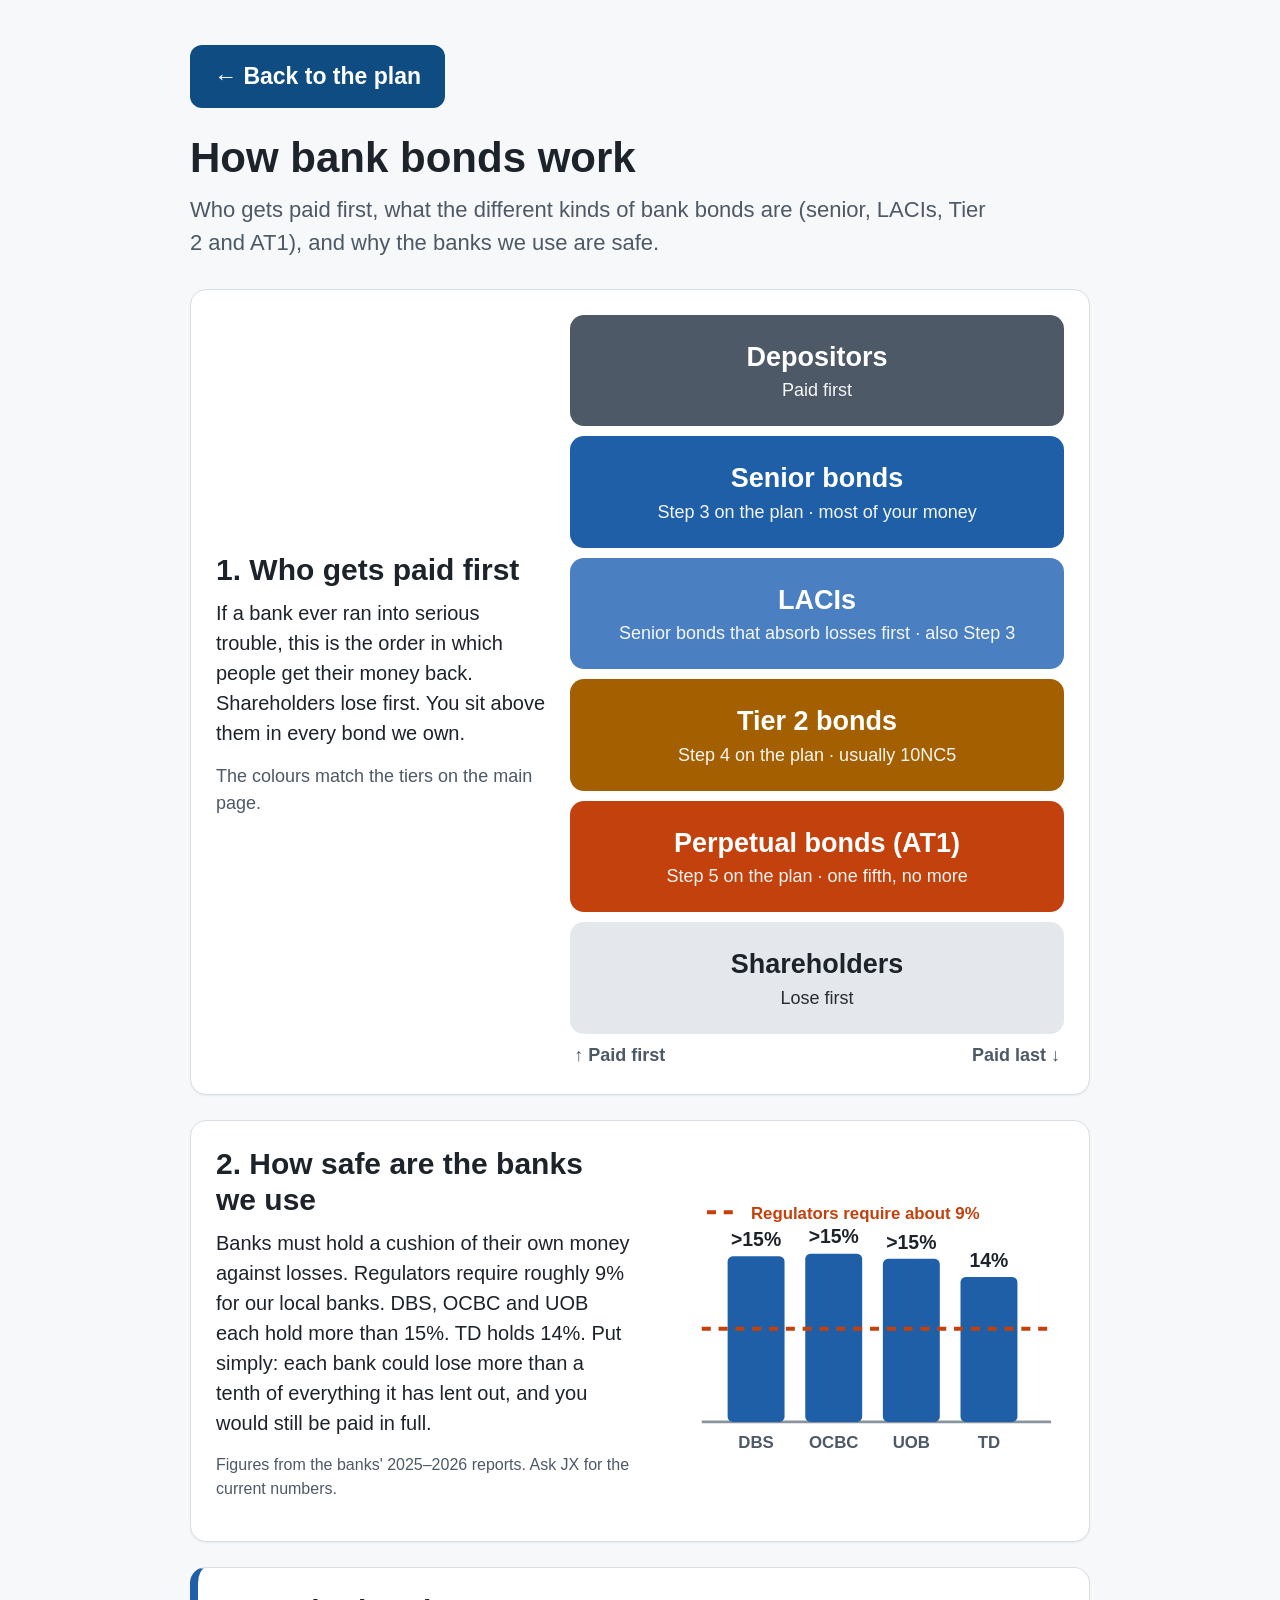
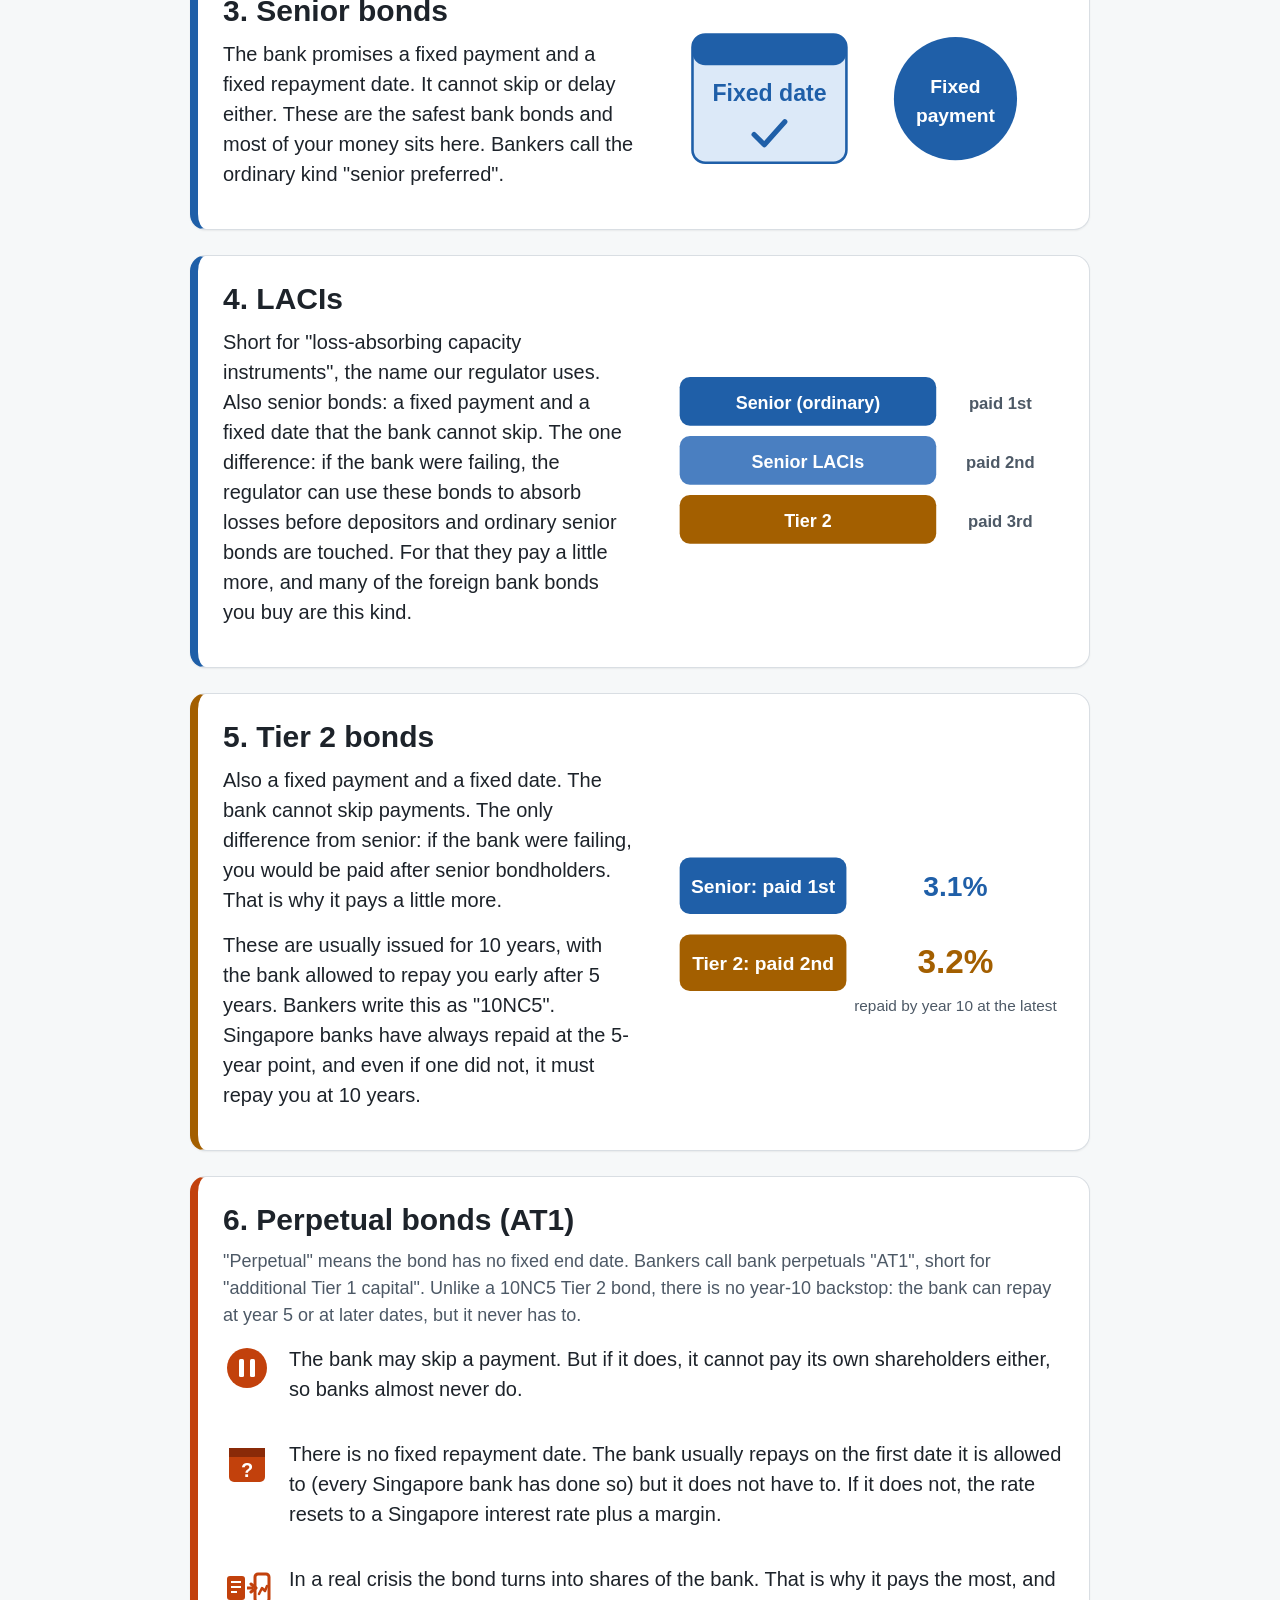
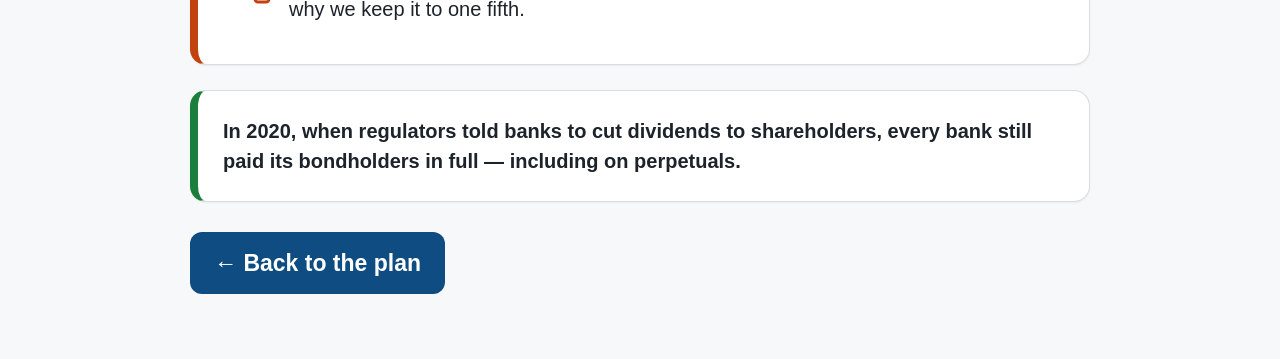
==== banks.html @ f7477917 "Rename plan levels from Tier to Step to avoid clash with bank Tier 2 Co-Authored-By: Claude Fable 5." ====
<!DOCTYPE html>
<html lang="en">
<head>
  <meta charset="utf-8">
  <meta name="viewport" content="width=device-width, initial-scale=1">
  <title>How bank bonds work — Our Bond Plan</title>
  <link rel="stylesheet" href="style.css">
</head>
<body>
  <div class="wrap">
    <a class="back" href="index.html">&larr; Back to the plan</a>
    <header class="site-header">
      <h1>How bank bonds work</h1>
      <p class="lead">Who gets paid first, what the different kinds of bank bonds are (senior, LACIs, Tier 2 and AT1), and why the banks we use are safe.</p>
    </header>

    <section class="card" aria-labelledby="b1">
      <div class="order-grid">
        <div>
          <h2 id="b1">1. Who gets paid first</h2>
          <p>If a bank ever ran into serious trouble, this is the order in which people get their money back. Shareholders lose first. You sit above them in every bond we own.</p>
          <p class="small">The colours match the tiers on the main page.</p>
        </div>
        <div>
          <div class="stack" role="img" aria-label="Order of repayment from first to last: depositors, senior bonds, senior non-preferred bonds (LACIs), Tier 2 bonds, perpetual bonds (AT1), shareholders">
            <div class="row plain">Depositors <small>Paid first</small></div>
            <div class="row t3">Senior bonds <small>Step 3 on the plan · most of your money</small></div>
            <div class="row t3b">LACIs <small>Senior bonds that absorb losses first · also Step 3</small></div>
            <div class="row t4">Tier 2 bonds <small>Step 4 on the plan · usually 10NC5</small></div>
            <div class="row t5">Perpetual bonds (AT1) <small>Step 5 on the plan · one fifth, no more</small></div>
            <div class="row share">Shareholders <small>Lose first</small></div>
          </div>
          <div class="stack-caption"><span>&uarr; Paid first</span><span>Paid last &darr;</span></div>
        </div>
      </div>
    </section>

    <section class="card" aria-labelledby="b2">
      <div class="section-grid">
        <div>
          <h2 id="b2">2. How safe are the banks we use</h2>
          <p>Banks must hold a cushion of their own money against losses. Regulators require roughly 9% for our local banks. DBS, OCBC and UOB each hold more than 15%. TD holds 14%. Put simply: each bank could lose more than a tenth of everything it has lent out, and you would still be paid in full.</p>
          <p class="tiny">Figures from the banks' 2025–2026 reports. Ask JX for the current numbers.</p>
        </div>
        <svg class="figure" viewBox="0 0 320 220" role="img" aria-label="Bar chart: regulators require about 9%; DBS, OCBC and UOB each hold over 15%; TD holds 14%">
          <line x1="40" y1="180" x2="310" y2="180" stroke="#8a949e" stroke-width="2"/>
          <g fill="#1f5fa8">
            <rect x="60" y="52" width="44" height="128" rx="4"/>
            <rect x="120" y="50" width="44" height="130" rx="4"/>
            <rect x="180" y="54" width="44" height="126" rx="4"/>
            <rect x="240" y="68" width="44" height="112" rx="4"/>
          </g>
          <g font-size="15" font-weight="700" fill="#1d232a" text-anchor="middle">
            <text x="82" y="44">&gt;15%</text>
            <text x="142" y="42">&gt;15%</text>
            <text x="202" y="46">&gt;15%</text>
            <text x="262" y="60">14%</text>
          </g>
          <g font-size="13" font-weight="600" fill="#4d5966" text-anchor="middle">
            <text x="82" y="200">DBS</text>
            <text x="142" y="200">OCBC</text>
            <text x="202" y="200">UOB</text>
            <text x="262" y="200">TD</text>
          </g>
          <line x1="40" y1="108" x2="310" y2="108" stroke="#c2410c" stroke-width="3" stroke-dasharray="7 6"/>
          <line x1="44" y1="18" x2="70" y2="18" stroke="#c2410c" stroke-width="3" stroke-dasharray="7 6"/><text x="78" y="23" font-size="13" font-weight="700" fill="#c2410c">Regulators require about 9%</text>
        </svg>
      </div>
    </section>

    <section class="card" aria-labelledby="b3" style="border-left: 8px solid var(--t3)">
      <div class="section-grid">
        <div>
          <h2 id="b3">3. Senior bonds</h2>
          <p>The bank promises a fixed payment and a fixed repayment date. It cannot skip or delay either. These are the safest bank bonds and most of your money sits here. Bankers call the ordinary kind "senior preferred".</p>
        </div>
        <svg class="figure" viewBox="0 0 320 160" role="img" aria-label="A calendar with a tick and a fixed coupon">
          <rect x="30" y="30" width="120" height="100" rx="10" fill="#dce9f8" stroke="#1f5fa8" stroke-width="2"/>
          <rect x="30" y="30" width="120" height="24" rx="10" fill="#1f5fa8"/>
          <text x="90" y="82" text-anchor="middle" font-size="18" font-weight="700" fill="#1f5fa8">Fixed date</text>
          <path d="M78 108l8 8 16-18" stroke="#1f5fa8" stroke-width="4" fill="none" stroke-linecap="round" stroke-linejoin="round"/>
          <circle cx="235" cy="80" r="48" fill="#1f5fa8"/>
          <text x="235" y="76" text-anchor="middle" font-size="15" font-weight="600" fill="#fff">Fixed</text>
          <text x="235" y="98" text-anchor="middle" font-size="15" font-weight="600" fill="#fff">payment</text>
        </svg>
      </div>
    </section>

    <section class="card" aria-labelledby="b3b" style="border-left: 8px solid var(--t3)">
      <div class="section-grid">
        <div>
          <h2 id="b3b">4. LACIs</h2>
          <p>Short for "loss-absorbing capacity instruments", the name our regulator uses. Also senior bonds: a fixed payment and a fixed date that the bank cannot skip. The one difference: if the bank were failing, the regulator can use these bonds to absorb losses before depositors and ordinary senior bonds are touched. For that they pay a little more, and many of the foreign bank bonds you buy are this kind.</p>
        </div>
        <svg class="figure" viewBox="0 0 320 160" role="img" aria-label="Ordinary senior bonds sit above LACIs, which sit above Tier 2">
          <rect x="20" y="14" width="200" height="38" rx="8" fill="#1f5fa8"/>
          <text x="120" y="39" text-anchor="middle" font-size="14" font-weight="600" fill="#fff">Senior (ordinary)</text>
          <rect x="20" y="60" width="200" height="38" rx="8" fill="#4a7fc1"/>
          <text x="120" y="85" text-anchor="middle" font-size="14" font-weight="600" fill="#fff">Senior LACIs</text>
          <rect x="20" y="106" width="200" height="38" rx="8" fill="#a35f00"/>
          <text x="120" y="131" text-anchor="middle" font-size="14" font-weight="600" fill="#fff">Tier 2</text>
          <text x="270" y="39" text-anchor="middle" font-size="13" font-weight="600" fill="#4d5966">paid 1st</text>
          <text x="270" y="85" text-anchor="middle" font-size="13" font-weight="600" fill="#4d5966">paid 2nd</text>
          <text x="270" y="131" text-anchor="middle" font-size="13" font-weight="600" fill="#4d5966">paid 3rd</text>
        </svg>
      </div>
    </section>

    <section class="card" aria-labelledby="b4" style="border-left: 8px solid var(--t4)">
      <div class="section-grid">
        <div>
          <h2 id="b4">5. Tier 2 bonds</h2>
          <p>Also a fixed payment and a fixed date. The bank cannot skip payments. The only difference from senior: if the bank were failing, you would be paid after senior bondholders. That is why it pays a little more.</p>
          <p>These are usually issued for 10 years, with the bank allowed to repay you early after 5 years. Bankers write this as "10NC5". Singapore banks have always repaid at the 5-year point, and even if one did not, it must repay you at 10 years.</p>
        </div>
        <svg class="figure" viewBox="0 0 320 160" role="img" aria-label="Senior bonds are paid first, then Tier 2 bonds, with a slightly larger coupon">
          <rect x="20" y="30" width="130" height="44" rx="8" fill="#1f5fa8"/>
          <text x="85" y="58" text-anchor="middle" font-size="15" font-weight="600" fill="#fff">Senior: paid 1st</text>
          <rect x="20" y="90" width="130" height="44" rx="8" fill="#a35f00"/>
          <text x="85" y="118" text-anchor="middle" font-size="15" font-weight="600" fill="#fff">Tier 2: paid 2nd</text>
          <text x="235" y="60" text-anchor="middle" font-size="22" font-weight="700" fill="#1f5fa8">3.1%</text>
          <text x="235" y="120" text-anchor="middle" font-size="26" font-weight="700" fill="#a35f00">3.2%</text>
          <text x="235" y="150" text-anchor="middle" font-size="12" fill="#4d5966">repaid by year 10 at the latest</text>
        </svg>
      </div>
    </section>

    <section class="card" aria-labelledby="b5" style="border-left: 8px solid var(--t5)">
      <h2 id="b5">6. Perpetual bonds (AT1)</h2>
      <p class="small">"Perpetual" means the bond has no fixed end date. Bankers call bank perpetuals "AT1", short for "additional Tier 1 capital". Unlike a 10NC5 Tier 2 bond, there is no year-10 backstop: the bank can repay at year 5 or at later dates, but it never has to.</p>
      <ul class="points">
        <li>
          <svg viewBox="0 0 48 48" aria-hidden="true"><circle cx="24" cy="24" r="20" fill="currentColor"/><rect x="16" y="15" width="5" height="18" rx="1.5" fill="#fff"/><rect x="27" y="15" width="5" height="18" rx="1.5" fill="#fff"/></svg>
          <p>The bank may skip a payment. But if it does, it cannot pay its own shareholders either, so banks almost never do.</p>
        </li>
        <li>
          <svg viewBox="0 0 48 48" aria-hidden="true"><rect x="6" y="9" width="36" height="34" rx="5" fill="currentColor"/><rect x="6" y="9" width="36" height="9" fill="#8a2a08"/><text x="24" y="38" text-anchor="middle" font-size="20" font-weight="700" fill="#fff">?</text></svg>
          <p>There is no fixed repayment date. The bank usually repays on the first date it is allowed to (every Singapore bank has done so) but it does not have to. If it does not, the rate resets to a Singapore interest rate plus a margin.</p>
        </li>
        <li>
          <svg viewBox="0 0 48 48" aria-hidden="true"><rect x="4" y="12" width="18" height="24" rx="3" fill="currentColor"/><path d="M8 18h10M8 23h10M8 28h6" stroke="#fff" stroke-width="2"/><path d="M24 24h6" stroke="currentColor" stroke-width="3"/><path d="M28 20l5 4-5 4" stroke="currentColor" stroke-width="3" fill="none" stroke-linecap="round" stroke-linejoin="round"/><rect x="32" y="10" width="14" height="28" rx="3" fill="none" stroke="currentColor" stroke-width="3"/><path d="M36 30l3-6 3 3 2-5" stroke="currentColor" stroke-width="2.5" fill="none" stroke-linecap="round" stroke-linejoin="round"/></svg>
          <p>In a real crisis the bond turns into shares of the bank. That is why it pays the most, and why we keep it to one fifth.</p>
        </li>
      </ul>
    </section>

    <section class="card closing">
      <p style="margin:0"><strong>In 2020, when regulators told banks to cut dividends to shareholders, every bank still paid its bondholders in full — including on perpetuals.</strong></p>
    </section>

    <a class="back" href="index.html">&larr; Back to the plan</a>
  </div>
</body>
</html>
---- style.css ----
/* Our Bond Plan — shared styles. No external fonts or CSS. */

:root {
  --ink: #1d232a;
  --muted: #4d5966;
  --line: #d9dee3;
  --card: #ffffff;
  --page: #f6f8f9;
  --accent: #0f4c81;

  /* Tier colours. Each accent passes WCAG AA as text on white and as white-on-accent. */
  --t1: #1b7f3b; --t1-bg: #ddf3e4;
  --t2: #4a7a15; --t2-bg: #e9f3d6;
  --t3: #1f5fa8; --t3-bg: #dce9f8;
  --t4: #a35f00; --t4-bg: #ffecc7;
  --t5: #c2410c; --t5-bg: #fde2d3;

  --radius: 16px;
  --shadow: 0 1px 2px rgba(0,0,0,0.06);
}

* { box-sizing: border-box; }

html { font-size: 20px; }

body {
  margin: 0;
  font-family: -apple-system, BlinkMacSystemFont, "Segoe UI", Roboto, "Helvetica Neue", Arial, sans-serif;
  font-size: 1rem;
  line-height: 1.5;
  color: var(--ink);
  background: var(--page);
}

.wrap {
  max-width: 960px;
  margin: 0 auto;
  padding: 1rem;
}

@media (min-width: 700px) {
  .wrap { padding: 2rem 1.5rem; }
}

h1, h2, h3 { line-height: 1.2; margin: 0 0 0.5rem; }
h1 { font-size: 2.1rem; }
h2 { font-size: 1.5rem; }
h3 { font-size: 1.25rem; }
p { margin: 0 0 0.75rem; }
a { color: var(--accent); }
a:focus-visible, button:focus-visible, select:focus-visible, input:focus-visible {
  outline: 3px solid #0f4c81;
  outline-offset: 2px;
}

.site-header { margin-bottom: 1.5rem; }
.site-header .kicker {
  color: var(--muted);
  font-size: 0.95rem;
  margin-bottom: 0.25rem;
}
.site-header p.lead { color: var(--muted); font-size: 1.1rem; max-width: 40rem; }

.card {
  background: var(--card);
  border: 1px solid var(--line);
  border-radius: var(--radius);
  box-shadow: var(--shadow);
  padding: 1.25rem;
  margin-bottom: 1.25rem;
}

.small { font-size: 0.9rem; color: var(--muted); }
.tiny { font-size: 0.8rem; color: var(--muted); }
.nowrap { white-space: nowrap; }

/* Inputs */
.inputs { display: grid; gap: 1rem; }
@media (min-width: 700px) { .inputs { grid-template-columns: 1fr 1fr 1fr; } }
.field label { display: block; font-weight: 600; margin-bottom: 0.3rem; }
.field select, .field input {
  width: 100%;
  font: inherit;
  font-size: 1.1rem;
  padding: 0.6rem 0.7rem;
  border: 2px solid #8a949e;
  border-radius: 10px;
  background: #fff;
  color: var(--ink);
}
.field .help { margin: 0.3rem 0 0; }

/* Headline cards */
.big-number {
  font-size: 2.6rem;
  font-weight: 700;
  line-height: 1.1;
  letter-spacing: -0.01em;
}
@media (min-width: 700px) { .big-number { font-size: 3.2rem; } }
.beside {
  font-size: 1.35rem;
  font-weight: 600;
  color: var(--muted);
  margin-left: 0.4rem;
}
.headline-row { display: flex; flex-wrap: wrap; align-items: baseline; gap: 0.25rem 0.5rem; margin-bottom: 0.5rem; }
.result-card { border-left: 8px solid var(--t1); }
.result-card.ten-year { border-left-color: var(--t2); }
.result-card.danger { border-left-color: var(--t5); background: var(--t5-bg); }
.result-card.danger .beside { color: var(--ink); }
.ten-year-grid { display: grid; gap: 1rem; align-items: center; }
@media (min-width: 700px) { .ten-year-grid { grid-template-columns: 1fr auto; } }
.sparkline { width: 100%; max-width: 260px; height: 70px; display: block; }

.title-with-select { display: flex; flex-wrap: wrap; align-items: center; gap: 0.4rem; }
.title-with-select select {
  font: inherit;
  font-weight: 700;
  padding: 0.15rem 0.5rem;
  border: 2px solid #8a949e;
  border-radius: 10px;
  background: #fff;
  color: var(--ink);
}

/* Waterfall */
.legend {
  display: flex;
  flex-wrap: wrap;
  gap: 0.5rem 1rem;
  margin: 0.5rem 0 1rem;
  padding: 0;
  list-style: none;
  font-size: 0.9rem;
}
.legend li { display: flex; align-items: center; gap: 0.4rem; }
.swatch { width: 18px; height: 18px; border-radius: 5px; flex: none; }

.tier {
  border-radius: var(--radius);
  padding: 1.1rem 1.25rem;
  border: 1px solid transparent;
  box-shadow: var(--shadow);
  background: #fff;
}
.tier-1 { background: var(--t1-bg); border-color: var(--t1); --tc: var(--t1); }
.tier-2 { background: var(--t2-bg); border-color: var(--t2); --tc: var(--t2); }
.tier-3 { background: var(--t3-bg); border-color: var(--t3); --tc: var(--t3); }
.tier-4 { background: var(--t4-bg); border-color: var(--t4); --tc: var(--t4); }
.tier-5 { background: var(--t5-bg); border-color: var(--t5); --tc: var(--t5); }

.tier-head { display: flex; gap: 0.75rem; align-items: flex-start; margin-bottom: 0.75rem; }
.tier-head svg { width: 42px; height: 42px; flex: none; color: var(--tc); }
.tier-head h3 { margin: 0; }
.tier-head .risk { font-size: 0.9rem; font-weight: 600; color: var(--tc); text-transform: uppercase; letter-spacing: 0.03em; }
.tier-desc { margin: 0 0 0.9rem; font-size: 1.05rem; }

.tier-body { display: grid; gap: 1rem; }
@media (min-width: 700px) { .tier-body { grid-template-columns: minmax(0, 1.1fr) minmax(0, 1fr); align-items: start; } }

.blocks { display: flex; flex-wrap: wrap; gap: 8px; }
.block {
  width: 84px;
  height: 66px;
  border-radius: 10px;
  background: var(--tc);
  color: #fff;
  font-size: 0.85rem;
  font-weight: 600;
  display: flex;
  align-items: flex-end;
  justify-content: flex-start;
  padding: 6px 8px;
  overflow: hidden;
  opacity: 0.95;
}
.block.partial { position: relative; background: transparent; border: 2px dashed var(--tc); color: var(--tc); justify-content: flex-end; }
.block.partial .fill {
  position: absolute; left: 0; top: 0; bottom: 0;
  background: var(--tc);
  border-radius: 6px 0 0 6px;
}
.block.partial span { position: relative; }
.blocks-empty { font-size: 0.9rem; color: var(--muted); font-style: italic; }
.lot-line { margin: 0.5rem 0 0; font-size: 0.95rem; color: var(--muted); }

.tier-summary {
  background: rgba(255,255,255,0.7);
  border-radius: 12px;
  padding: 0.7rem 1rem;
  display: flex;
  flex-wrap: wrap;
  gap: 0.5rem 2rem;
}
.tier-summary .stat { min-width: 7rem; }
.tier-summary .yield { font-size: 1.8rem; line-height: 1.2; font-weight: 700; color: var(--tc); }
.tier-summary .coupons { font-size: 1.15rem; font-weight: 600; line-height: 1.3; padding-top: 0.35rem; white-space: nowrap; }
.tier-summary .label { font-size: 0.85rem; color: var(--muted); }

.arrow {
  display: flex;
  align-items: center;
  justify-content: center;
  gap: 0.4rem;
  margin: 0.35rem 0;
  color: var(--muted);
  font-size: 0.9rem;
  font-weight: 600;
}
.arrow svg { width: 18px; height: 26px; }

.inset {
  margin-top: 1rem;
  background: #fff;
  border: 1px solid var(--t5);
  border-radius: 12px;
  padding: 0.9rem 1rem;
}
.inset h4 { margin: 0 0 0.5rem; font-size: 1.1rem; }
.inset > p { margin-bottom: 0.5rem; }
.inset details { margin: 0.5rem 0 0; padding: 0.4rem 0.9rem; border-color: var(--t5-bg); background: #fff8f4; }
.inset details summary { font-size: 0.95rem; }
.inset ul { margin: 0 0 0.5rem; padding-left: 1.2rem; }
.inset li { margin-bottom: 0.35rem; }

/* Rules */
.rules ol { padding-left: 1.4rem; margin: 0; }
.rules li { margin-bottom: 0.7rem; }
.why { display: block; font-size: 0.85rem; color: var(--muted); }

/* Assumptions */
details { border: 1px solid var(--line); border-radius: var(--radius); background: #fff; padding: 0.75rem 1.25rem; margin-bottom: 1.25rem; }
details summary { cursor: pointer; font-weight: 600; padding: 0.4rem 0; }
details ul { padding-left: 1.2rem; }
details li { margin-bottom: 0.3rem; }

.disclaimer { color: var(--muted); font-size: 0.9rem; text-align: center; margin: 1.5rem 0 0.5rem; }

/* Explainer pages */
.back {
  display: inline-block;
  margin: 0.25rem 0 1.25rem;
  font-weight: 700;
  font-size: 1.15rem;
  padding: 0.7rem 1.2rem;
  border-radius: 12px;
  background: var(--accent);
  color: #fff;
  text-decoration: none;
}
.back:hover, .back:focus-visible { background: #0b3a63; }
.section-grid { display: grid; gap: 1rem; align-items: center; }
@media (min-width: 700px) { .section-grid { grid-template-columns: 1fr 1fr; } }
.figure { width: 100%; height: auto; display: block; }
.figure text { font-family: inherit; }
.order-grid { display: grid; gap: 1.25rem; align-items: center; }
@media (min-width: 700px) { .order-grid { grid-template-columns: 1fr 1.5fr; } }
.stack { display: grid; gap: 10px; margin: 0; }
.stack .row { padding: 1.1rem 1.2rem; border-radius: 14px; font-weight: 700; font-size: 1.35rem; text-align: center; color: #fff; }
.stack .row.top { border-radius: 14px; }
.stack-caption { display: flex; justify-content: space-between; font-size: 0.9rem; font-weight: 600; color: var(--muted); margin: 0.4rem 0.2rem 0; }
.stack .row.plain { background: #4d5966; }
.stack .row.t3 { background: var(--t3); }
.stack .row.t3b { background: #4a7fc1; }
.stack .row.t4 { background: var(--t4); }
.stack .row.t5 { background: var(--t5); }
.stack .row.share { background: #e4e8ec; color: var(--ink); }
.stack .row small { display: block; font-weight: 500; font-size: 0.9rem; opacity: 0.95; }
.points { list-style: none; padding: 0; margin: 0; display: grid; gap: 1rem; }
.points li { display: flex; gap: 0.9rem; align-items: flex-start; }
.points svg { width: 48px; height: 48px; flex: none; color: var(--t5); }
.closing { border-left: 8px solid var(--t1); }
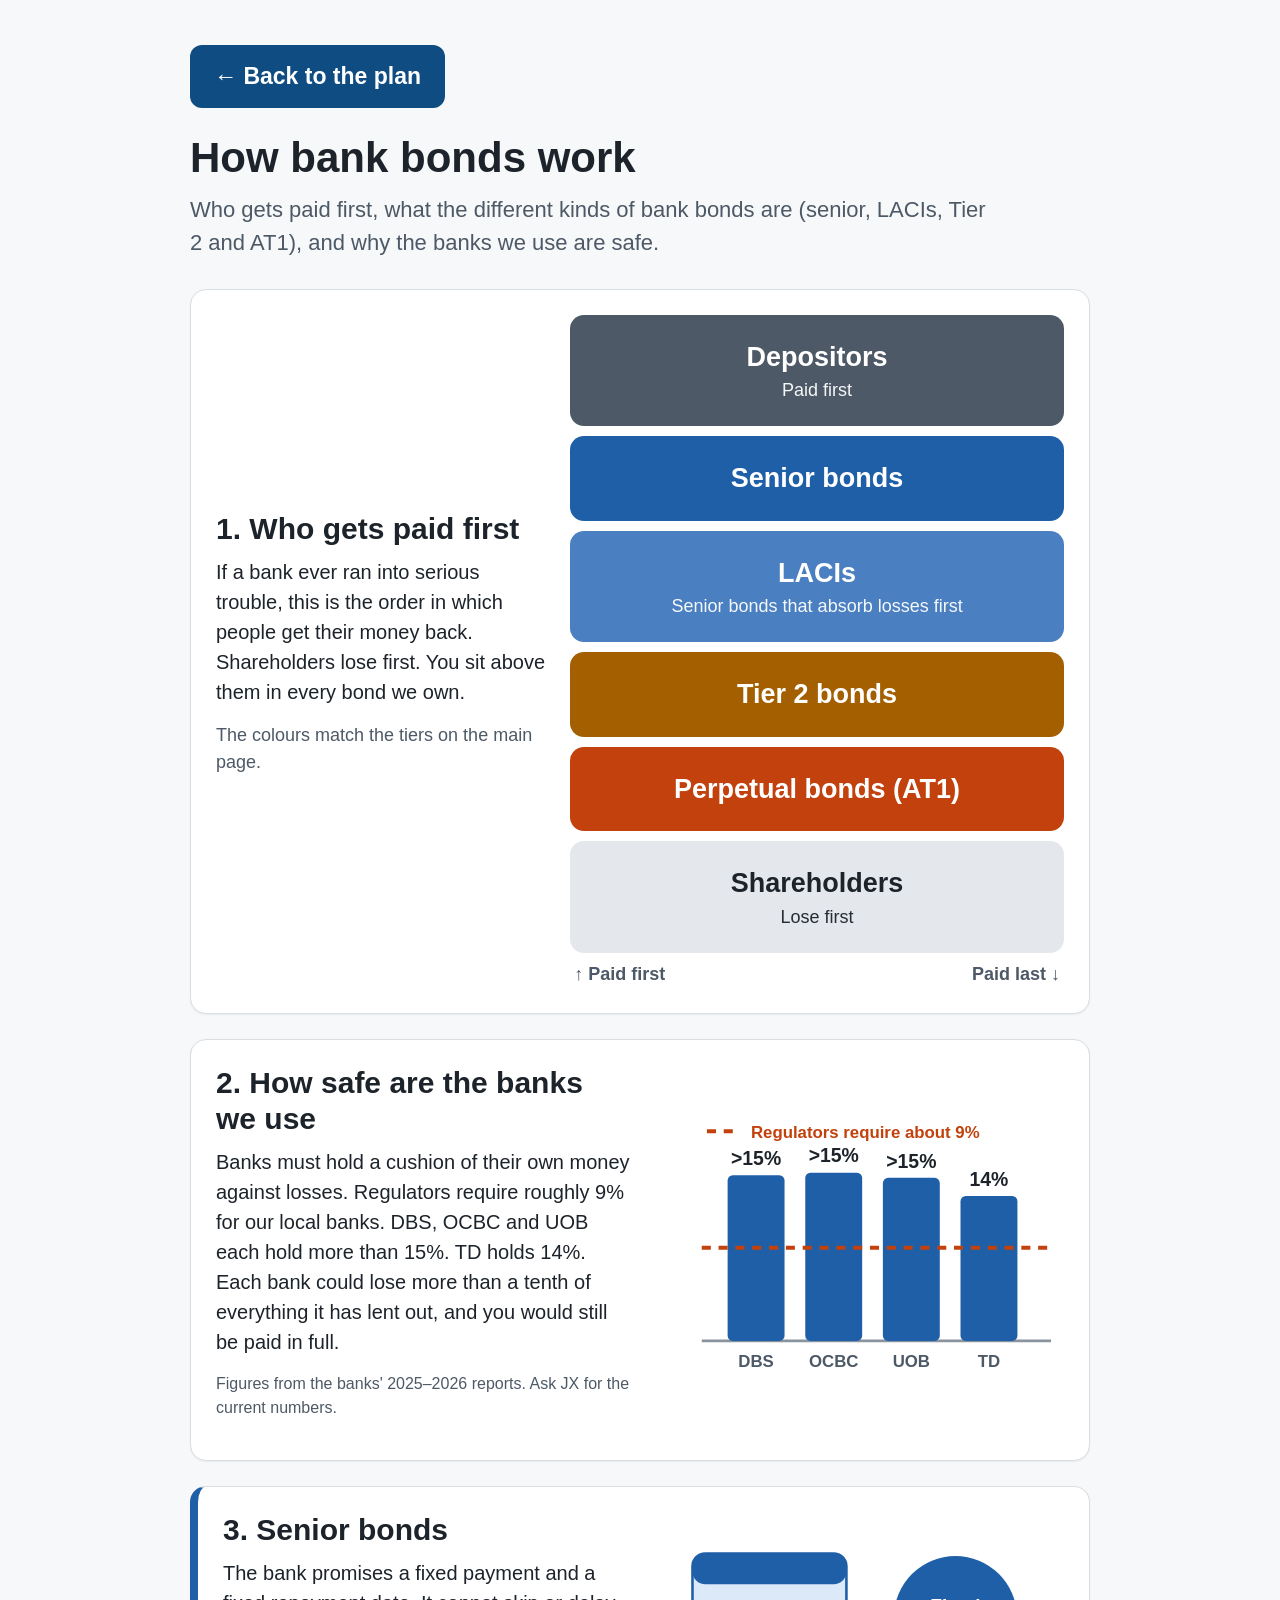
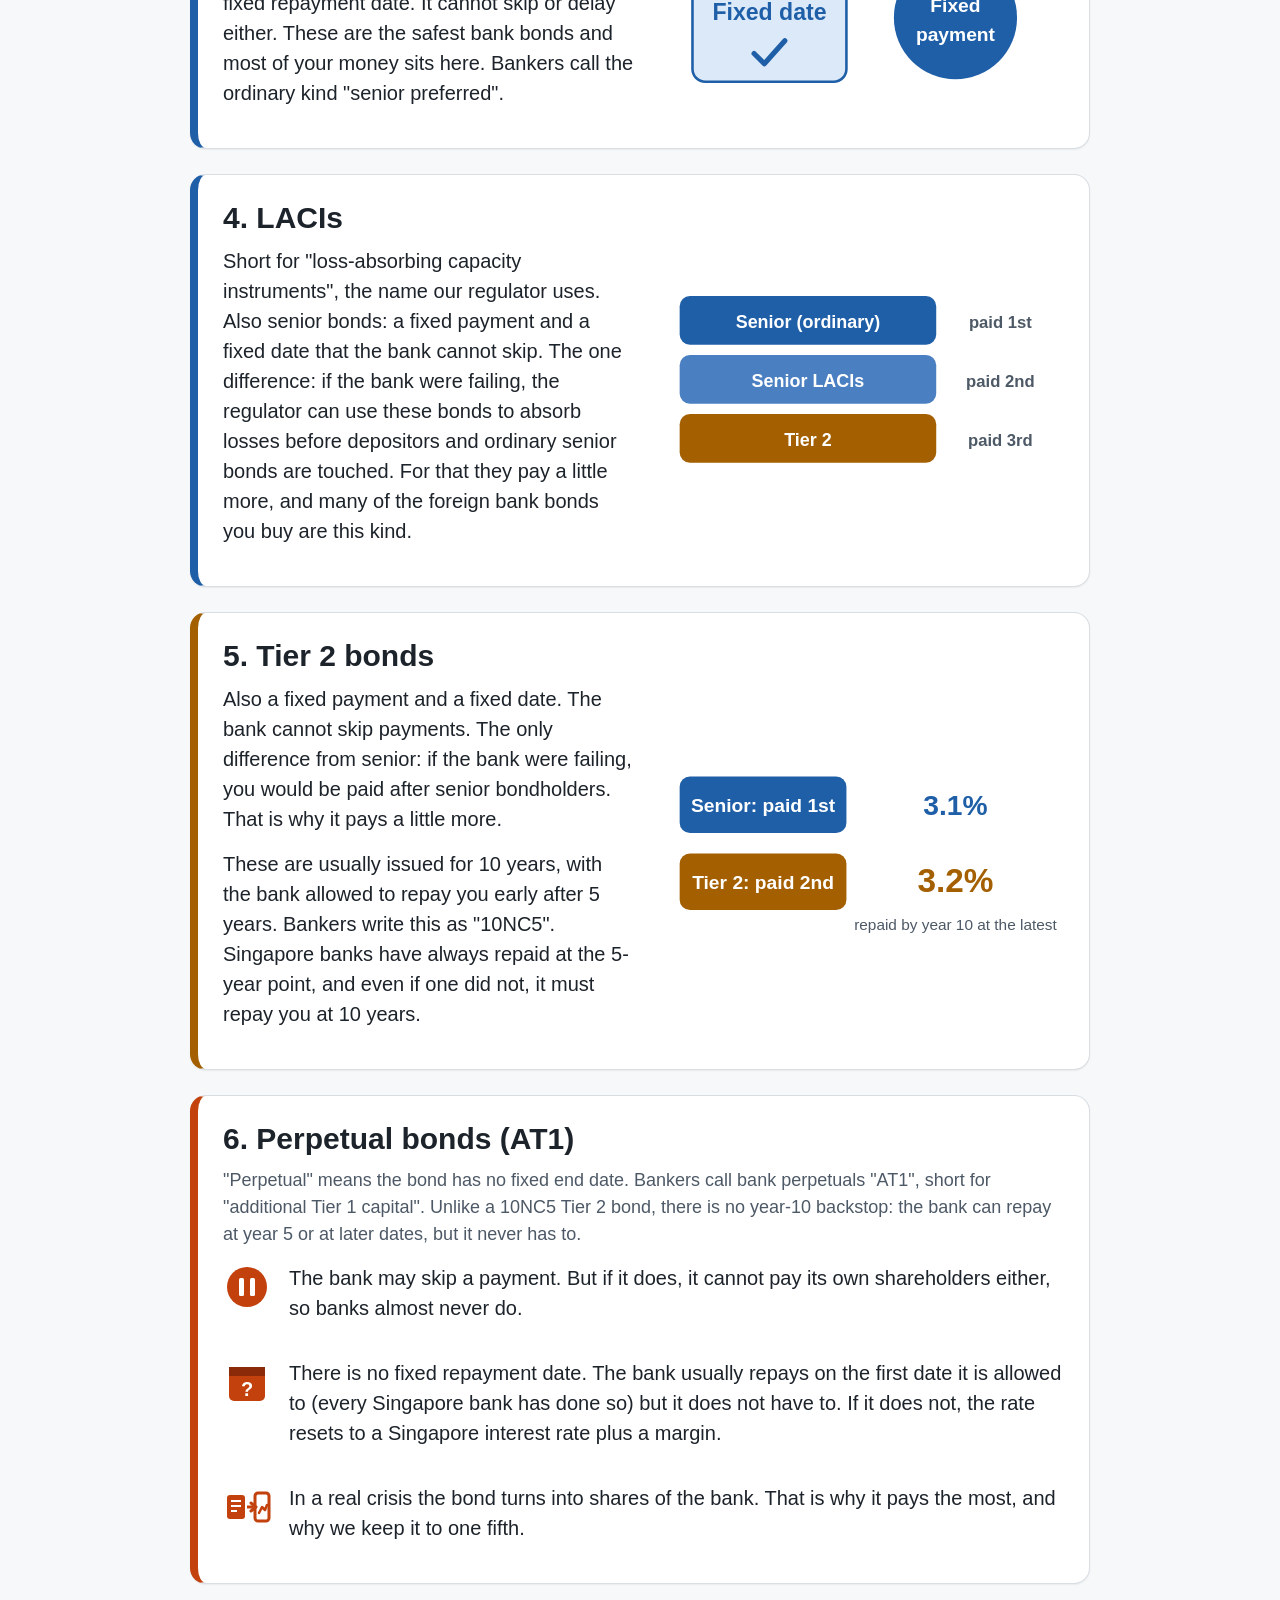
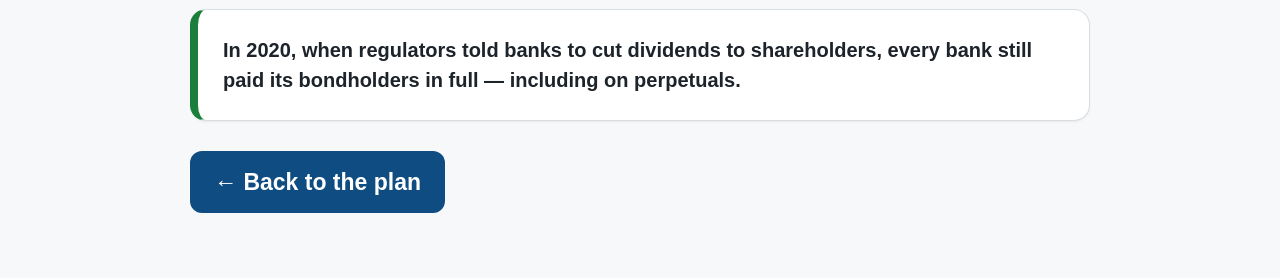
==== commit 78e1a801: "Banks explainer: simplify stack labels, drop 'put simply' Co-Authored-By: Claude Fable 5.1 <noreply@" ====
--- a/banks.html
+++ b/banks.html
@@ -24,10 +24,10 @@
         <div>
           <div class="stack" role="img" aria-label="Order of repayment from first to last: depositors, senior bonds, senior non-preferred bonds (LACIs), Tier 2 bonds, perpetual bonds (AT1), shareholders">
             <div class="row plain">Depositors <small>Paid first</small></div>
-            <div class="row t3">Senior bonds <small>Step 3 on the plan · most of your money</small></div>
-            <div class="row t3b">LACIs <small>Senior bonds that absorb losses first · also Step 3</small></div>
-            <div class="row t4">Tier 2 bonds <small>Step 4 on the plan · usually 10NC5</small></div>
-            <div class="row t5">Perpetual bonds (AT1) <small>Step 5 on the plan · one fifth, no more</small></div>
+            <div class="row t3">Senior bonds</div>
+            <div class="row t3b">LACIs <small>Senior bonds that absorb losses first</small></div>
+            <div class="row t4">Tier 2 bonds</div>
+            <div class="row t5">Perpetual bonds (AT1)</div>
             <div class="row share">Shareholders <small>Lose first</small></div>
           </div>
           <div class="stack-caption"><span>&uarr; Paid first</span><span>Paid last &darr;</span></div>
@@ -39,7 +39,7 @@
       <div class="section-grid">
         <div>
           <h2 id="b2">2. How safe are the banks we use</h2>
-          <p>Banks must hold a cushion of their own money against losses. Regulators require roughly 9% for our local banks. DBS, OCBC and UOB each hold more than 15%. TD holds 14%. Put simply: each bank could lose more than a tenth of everything it has lent out, and you would still be paid in full.</p>
+          <p>Banks must hold a cushion of their own money against losses. Regulators require roughly 9% for our local banks. DBS, OCBC and UOB each hold more than 15%. TD holds 14%. Each bank could lose more than a tenth of everything it has lent out, and you would still be paid in full.</p>
           <p class="tiny">Figures from the banks' 2025–2026 reports. Ask JX for the current numbers.</p>
         </div>
         <svg class="figure" viewBox="0 0 320 220" role="img" aria-label="Bar chart: regulators require about 9%; DBS, OCBC and UOB each hold over 15%; TD holds 14%">
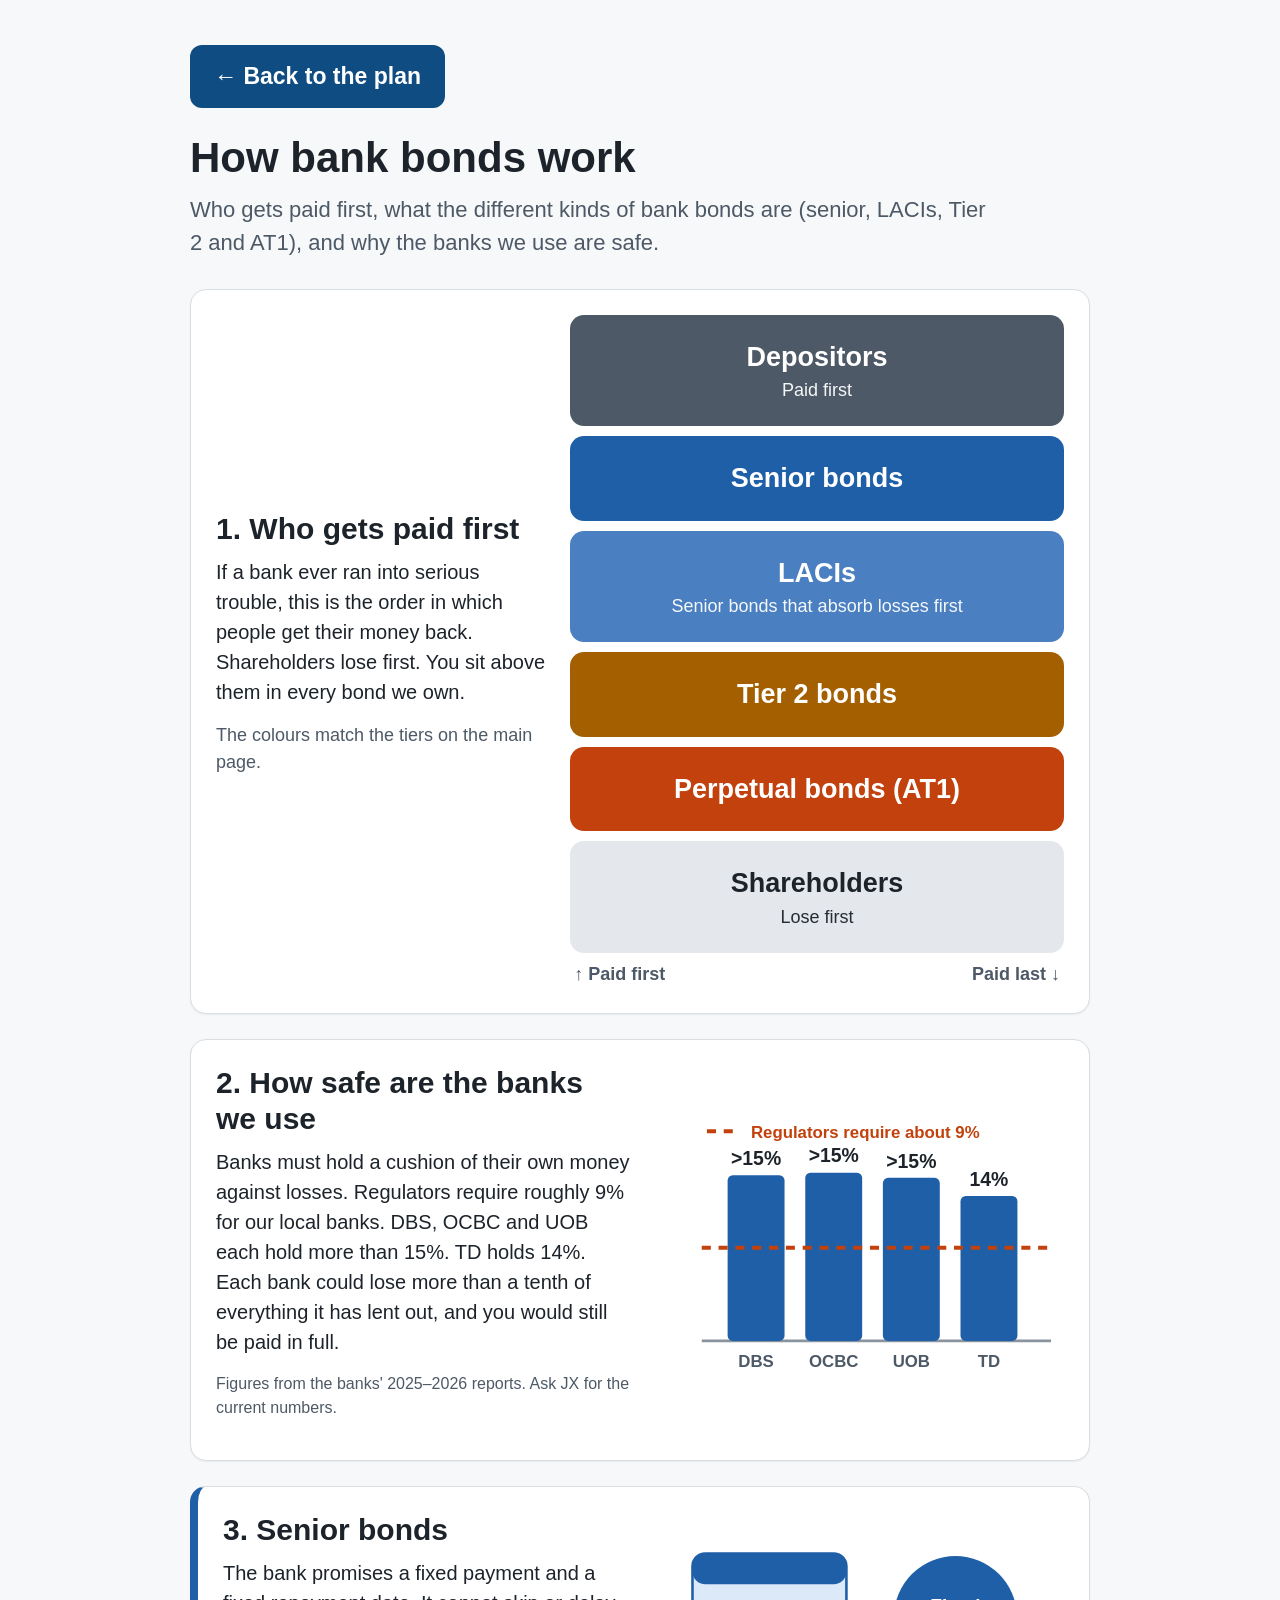
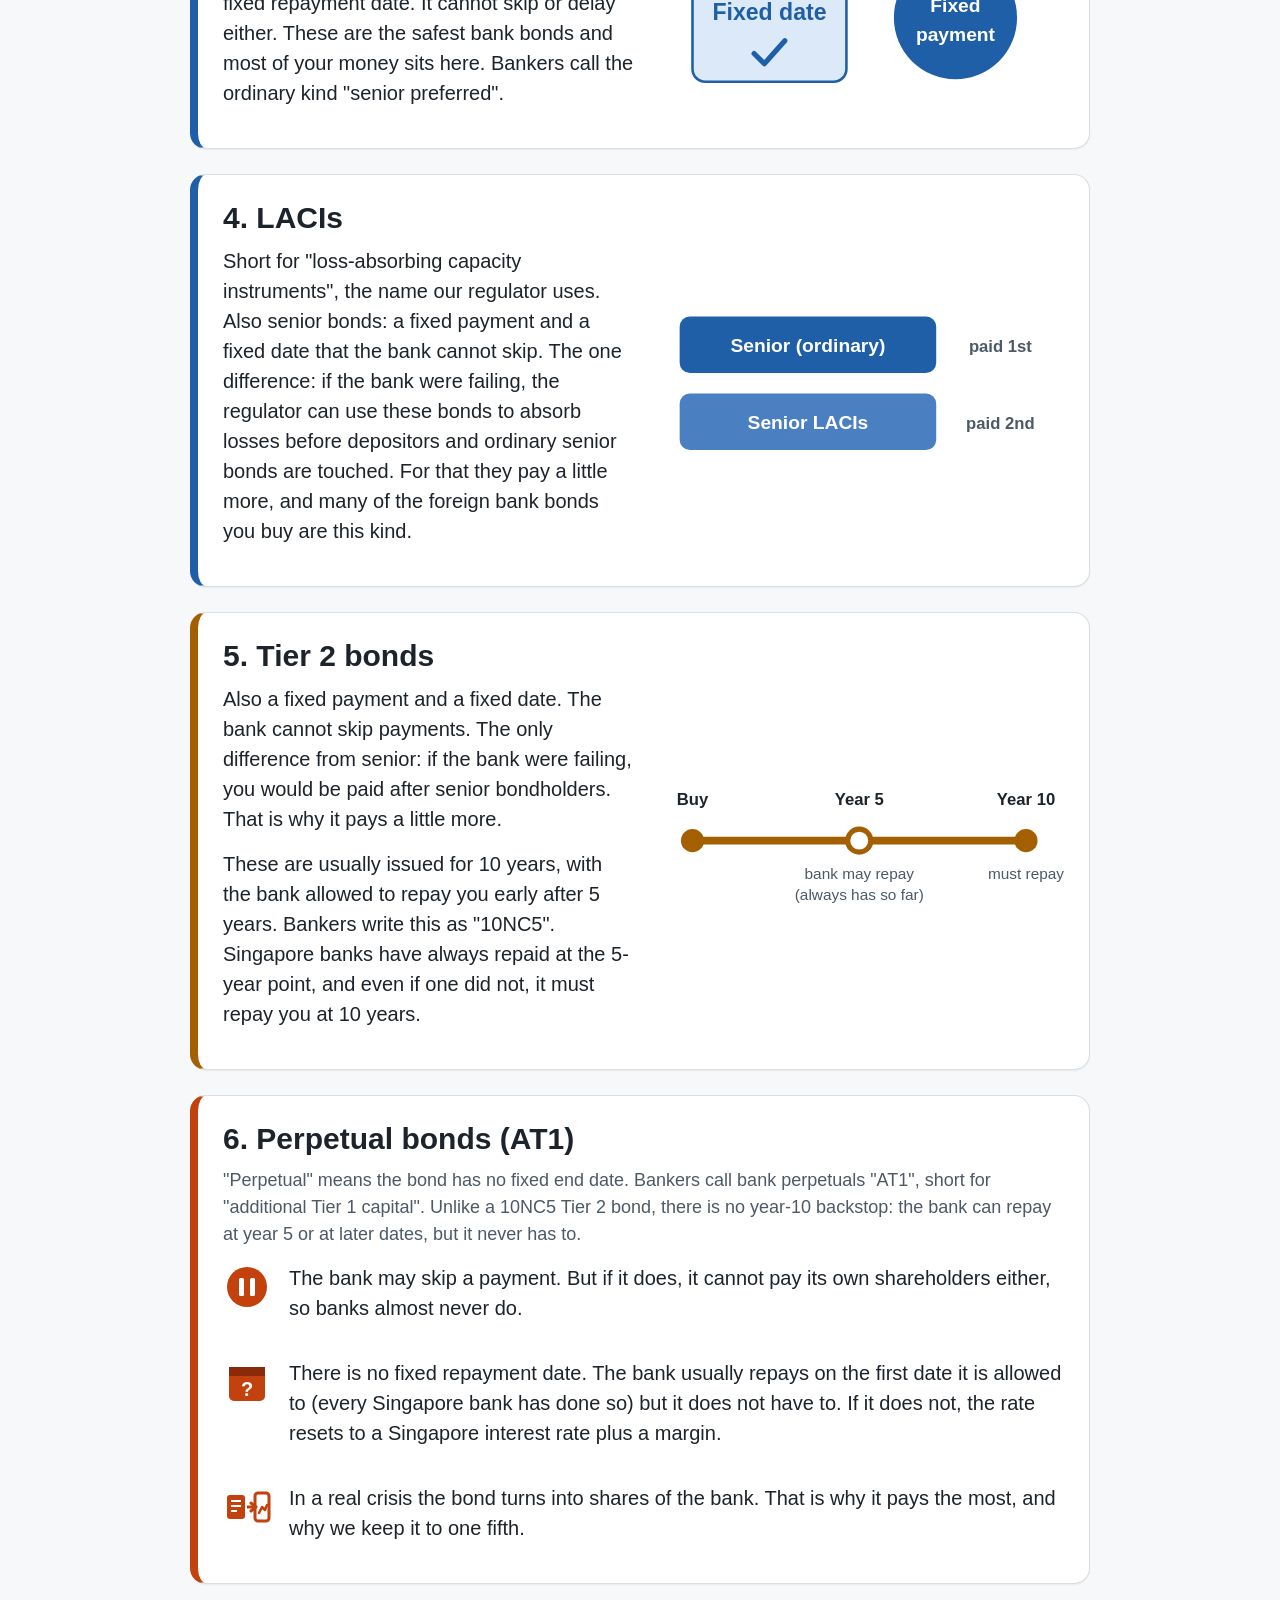
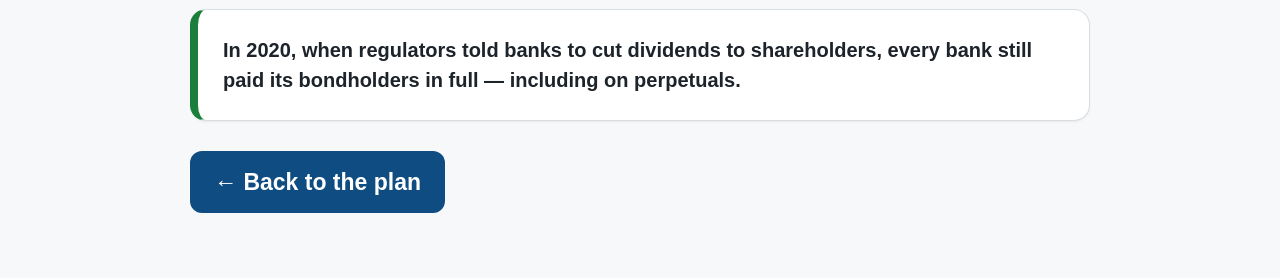
==== commit 1692bd5a: "Banks explainer: LACI and Tier 2 graphics each show only their own instrument Co-Authored-By: Claude" ====
--- a/banks.html
+++ b/banks.html
@@ -92,16 +92,13 @@
           <h2 id="b3b">4. LACIs</h2>
           <p>Short for "loss-absorbing capacity instruments", the name our regulator uses. Also senior bonds: a fixed payment and a fixed date that the bank cannot skip. The one difference: if the bank were failing, the regulator can use these bonds to absorb losses before depositors and ordinary senior bonds are touched. For that they pay a little more, and many of the foreign bank bonds you buy are this kind.</p>
         </div>
-        <svg class="figure" viewBox="0 0 320 160" role="img" aria-label="Ordinary senior bonds sit above LACIs, which sit above Tier 2">
-          <rect x="20" y="14" width="200" height="38" rx="8" fill="#1f5fa8"/>
-          <text x="120" y="39" text-anchor="middle" font-size="14" font-weight="600" fill="#fff">Senior (ordinary)</text>
-          <rect x="20" y="60" width="200" height="38" rx="8" fill="#4a7fc1"/>
-          <text x="120" y="85" text-anchor="middle" font-size="14" font-weight="600" fill="#fff">Senior LACIs</text>
-          <rect x="20" y="106" width="200" height="38" rx="8" fill="#a35f00"/>
-          <text x="120" y="131" text-anchor="middle" font-size="14" font-weight="600" fill="#fff">Tier 2</text>
-          <text x="270" y="39" text-anchor="middle" font-size="13" font-weight="600" fill="#4d5966">paid 1st</text>
-          <text x="270" y="85" text-anchor="middle" font-size="13" font-weight="600" fill="#4d5966">paid 2nd</text>
-          <text x="270" y="131" text-anchor="middle" font-size="13" font-weight="600" fill="#4d5966">paid 3rd</text>
+        <svg class="figure" viewBox="0 0 320 160" role="img" aria-label="Ordinary senior bonds are paid before LACIs">
+          <rect x="20" y="30" width="200" height="44" rx="8" fill="#1f5fa8"/>
+          <text x="120" y="58" text-anchor="middle" font-size="15" font-weight="600" fill="#fff">Senior (ordinary)</text>
+          <rect x="20" y="90" width="200" height="44" rx="8" fill="#4a7fc1"/>
+          <text x="120" y="118" text-anchor="middle" font-size="15" font-weight="600" fill="#fff">Senior LACIs</text>
+          <text x="270" y="58" text-anchor="middle" font-size="13" font-weight="600" fill="#4d5966">paid 1st</text>
+          <text x="270" y="118" text-anchor="middle" font-size="13" font-weight="600" fill="#4d5966">paid 2nd</text>
         </svg>
       </div>
     </section>
@@ -113,14 +110,21 @@
           <p>Also a fixed payment and a fixed date. The bank cannot skip payments. The only difference from senior: if the bank were failing, you would be paid after senior bondholders. That is why it pays a little more.</p>
           <p>These are usually issued for 10 years, with the bank allowed to repay you early after 5 years. Bankers write this as "10NC5". Singapore banks have always repaid at the 5-year point, and even if one did not, it must repay you at 10 years.</p>
         </div>
-        <svg class="figure" viewBox="0 0 320 160" role="img" aria-label="Senior bonds are paid first, then Tier 2 bonds, with a slightly larger coupon">
-          <rect x="20" y="30" width="130" height="44" rx="8" fill="#1f5fa8"/>
-          <text x="85" y="58" text-anchor="middle" font-size="15" font-weight="600" fill="#fff">Senior: paid 1st</text>
-          <rect x="20" y="90" width="130" height="44" rx="8" fill="#a35f00"/>
-          <text x="85" y="118" text-anchor="middle" font-size="15" font-weight="600" fill="#fff">Tier 2: paid 2nd</text>
-          <text x="235" y="60" text-anchor="middle" font-size="22" font-weight="700" fill="#1f5fa8">3.1%</text>
-          <text x="235" y="120" text-anchor="middle" font-size="26" font-weight="700" fill="#a35f00">3.2%</text>
-          <text x="235" y="150" text-anchor="middle" font-size="12" fill="#4d5966">repaid by year 10 at the latest</text>
+        <svg class="figure" viewBox="0 0 320 160" role="img" aria-label="Timeline of a 10NC5 Tier 2 bond: the bank may repay at year 5 and must repay at year 10">
+          <line x1="30" y1="80" x2="290" y2="80" stroke="#a35f00" stroke-width="6" stroke-linecap="round"/>
+          <circle cx="30" cy="80" r="9" fill="#a35f00"/>
+          <circle cx="160" cy="80" r="9" fill="#fff" stroke="#a35f00" stroke-width="4"/>
+          <circle cx="290" cy="80" r="9" fill="#a35f00"/>
+          <g font-size="13" font-weight="600" fill="#1d232a" text-anchor="middle">
+            <text x="30" y="52">Buy</text>
+            <text x="160" y="52">Year 5</text>
+            <text x="290" y="52">Year 10</text>
+          </g>
+          <g font-size="12" fill="#4d5966" text-anchor="middle">
+            <text x="160" y="110">bank may repay</text>
+            <text x="160" y="126">(always has so far)</text>
+            <text x="290" y="110">must repay</text>
+          </g>
         </svg>
       </div>
     </section>
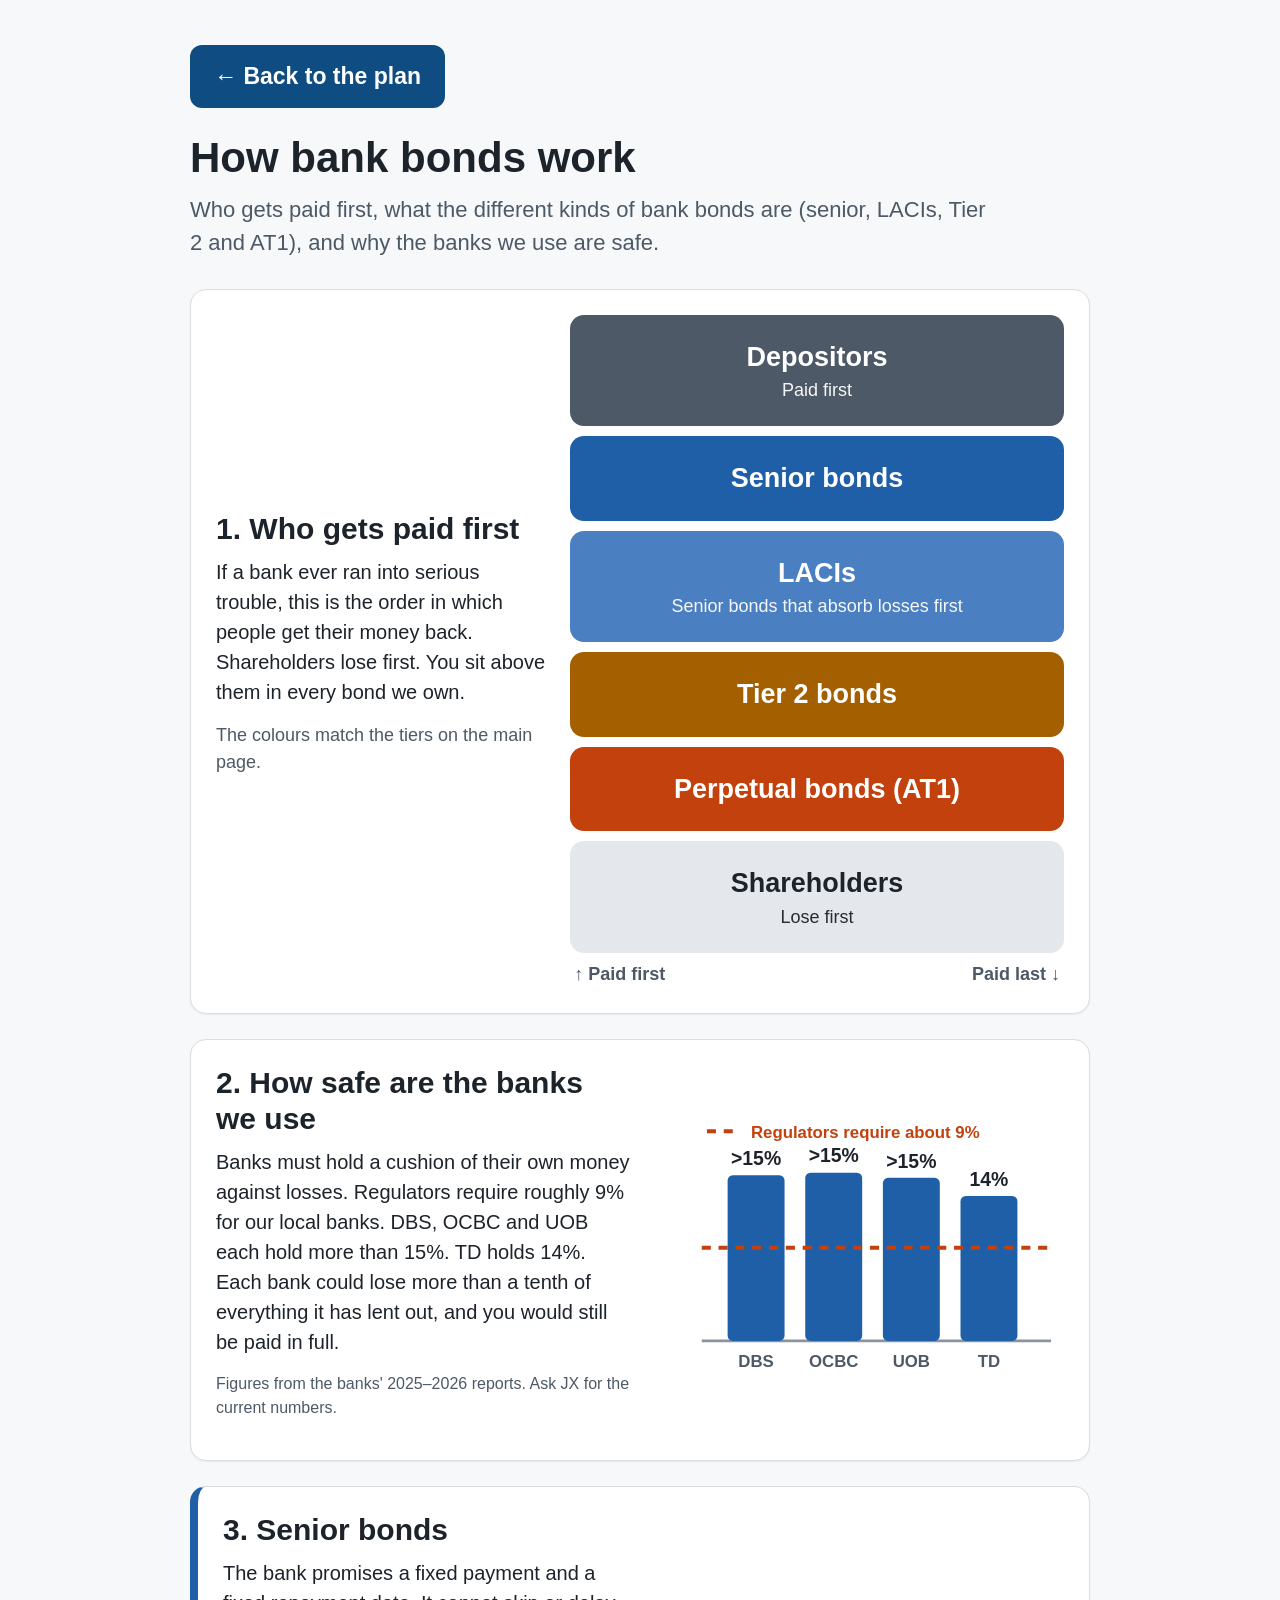
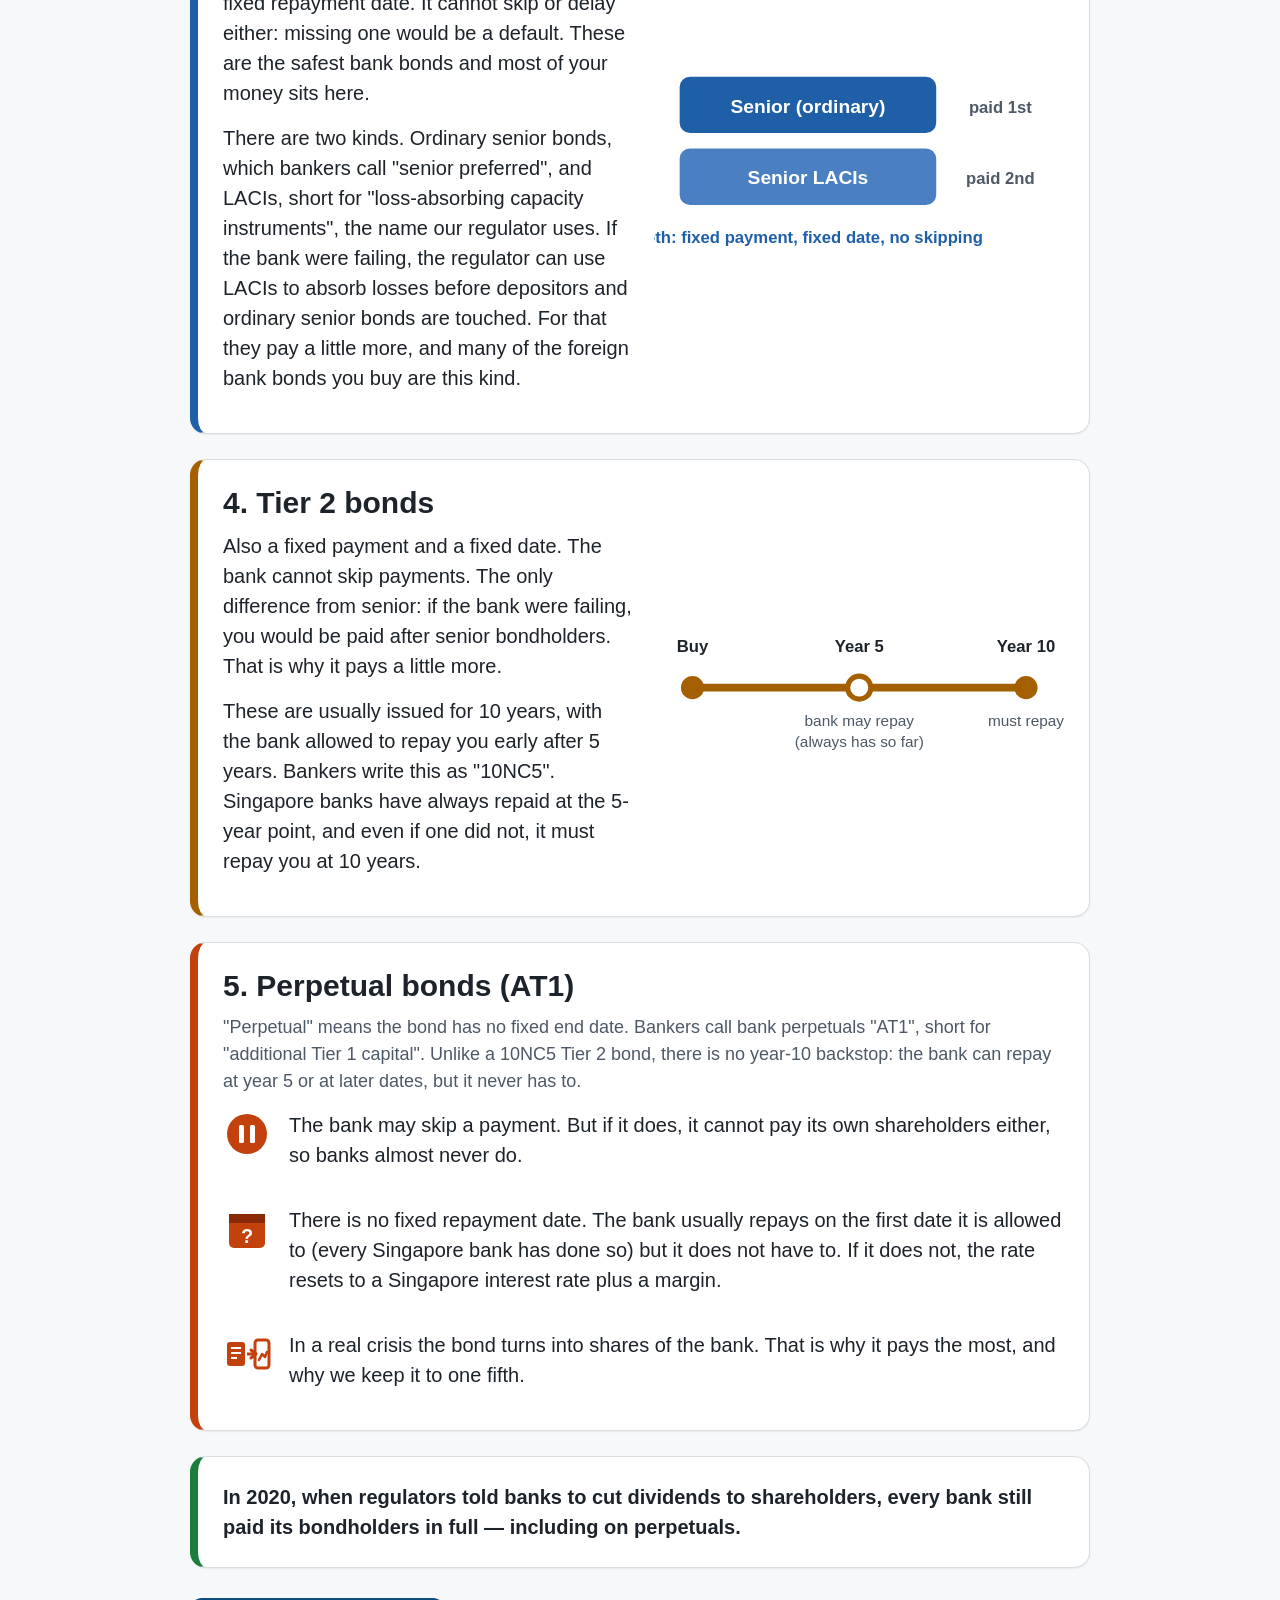
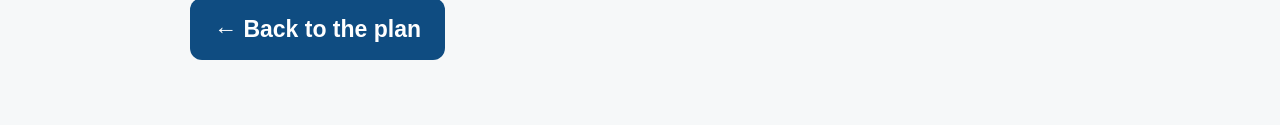
==== commit 56487245: "Banks explainer: merge senior preferred and LACIs into one senior bonds tile Co-Authored-By: Claude " ====
--- a/banks.html
+++ b/banks.html
@@ -72,33 +72,17 @@
       <div class="section-grid">
         <div>
           <h2 id="b3">3. Senior bonds</h2>
-          <p>The bank promises a fixed payment and a fixed repayment date. It cannot skip or delay either. These are the safest bank bonds and most of your money sits here. Bankers call the ordinary kind "senior preferred".</p>
+          <p>The bank promises a fixed payment and a fixed repayment date. It cannot skip or delay either: missing one would be a default. These are the safest bank bonds and most of your money sits here.</p>
+          <p>There are two kinds. Ordinary senior bonds, which bankers call "senior preferred", and LACIs, short for "loss-absorbing capacity instruments", the name our regulator uses. If the bank were failing, the regulator can use LACIs to absorb losses before depositors and ordinary senior bonds are touched. For that they pay a little more, and many of the foreign bank bonds you buy are this kind.</p>
         </div>
-        <svg class="figure" viewBox="0 0 320 160" role="img" aria-label="A calendar with a tick and a fixed coupon">
-          <rect x="30" y="30" width="120" height="100" rx="10" fill="#dce9f8" stroke="#1f5fa8" stroke-width="2"/>
-          <rect x="30" y="30" width="120" height="24" rx="10" fill="#1f5fa8"/>
-          <text x="90" y="82" text-anchor="middle" font-size="18" font-weight="700" fill="#1f5fa8">Fixed date</text>
-          <path d="M78 108l8 8 16-18" stroke="#1f5fa8" stroke-width="4" fill="none" stroke-linecap="round" stroke-linejoin="round"/>
-          <circle cx="235" cy="80" r="48" fill="#1f5fa8"/>
-          <text x="235" y="76" text-anchor="middle" font-size="15" font-weight="600" fill="#fff">Fixed</text>
-          <text x="235" y="98" text-anchor="middle" font-size="15" font-weight="600" fill="#fff">payment</text>
-        </svg>
-      </div>
-    </section>
-
-    <section class="card" aria-labelledby="b3b" style="border-left: 8px solid var(--t3)">
-      <div class="section-grid">
-        <div>
-          <h2 id="b3b">4. LACIs</h2>
-          <p>Short for "loss-absorbing capacity instruments", the name our regulator uses. Also senior bonds: a fixed payment and a fixed date that the bank cannot skip. The one difference: if the bank were failing, the regulator can use these bonds to absorb losses before depositors and ordinary senior bonds are touched. For that they pay a little more, and many of the foreign bank bonds you buy are this kind.</p>
-        </div>
-        <svg class="figure" viewBox="0 0 320 160" role="img" aria-label="Ordinary senior bonds are paid before LACIs">
-          <rect x="20" y="30" width="200" height="44" rx="8" fill="#1f5fa8"/>
-          <text x="120" y="58" text-anchor="middle" font-size="15" font-weight="600" fill="#fff">Senior (ordinary)</text>
-          <rect x="20" y="90" width="200" height="44" rx="8" fill="#4a7fc1"/>
-          <text x="120" y="118" text-anchor="middle" font-size="15" font-weight="600" fill="#fff">Senior LACIs</text>
-          <text x="270" y="58" text-anchor="middle" font-size="13" font-weight="600" fill="#4d5966">paid 1st</text>
-          <text x="270" y="118" text-anchor="middle" font-size="13" font-weight="600" fill="#4d5966">paid 2nd</text>
+        <svg class="figure" viewBox="0 0 320 170" role="img" aria-label="Both kinds of senior bond have a fixed payment and fixed date; ordinary senior bonds are paid before LACIs">
+          <rect x="20" y="20" width="200" height="44" rx="8" fill="#1f5fa8"/>
+          <text x="120" y="48" text-anchor="middle" font-size="15" font-weight="600" fill="#fff">Senior (ordinary)</text>
+          <rect x="20" y="76" width="200" height="44" rx="8" fill="#4a7fc1"/>
+          <text x="120" y="104" text-anchor="middle" font-size="15" font-weight="600" fill="#fff">Senior LACIs</text>
+          <text x="270" y="48" text-anchor="middle" font-size="13" font-weight="600" fill="#4d5966">paid 1st</text>
+          <text x="270" y="104" text-anchor="middle" font-size="13" font-weight="600" fill="#4d5966">paid 2nd</text>
+          <text x="120" y="150" text-anchor="middle" font-size="13" font-weight="600" fill="#1f5fa8">Both: fixed payment, fixed date, no skipping</text>
         </svg>
       </div>
     </section>
@@ -106,7 +90,7 @@
     <section class="card" aria-labelledby="b4" style="border-left: 8px solid var(--t4)">
       <div class="section-grid">
         <div>
-          <h2 id="b4">5. Tier 2 bonds</h2>
+          <h2 id="b4">4. Tier 2 bonds</h2>
           <p>Also a fixed payment and a fixed date. The bank cannot skip payments. The only difference from senior: if the bank were failing, you would be paid after senior bondholders. That is why it pays a little more.</p>
           <p>These are usually issued for 10 years, with the bank allowed to repay you early after 5 years. Bankers write this as "10NC5". Singapore banks have always repaid at the 5-year point, and even if one did not, it must repay you at 10 years.</p>
         </div>
@@ -130,7 +114,7 @@
     </section>
 
     <section class="card" aria-labelledby="b5" style="border-left: 8px solid var(--t5)">
-      <h2 id="b5">6. Perpetual bonds (AT1)</h2>
+      <h2 id="b5">5. Perpetual bonds (AT1)</h2>
       <p class="small">"Perpetual" means the bond has no fixed end date. Bankers call bank perpetuals "AT1", short for "additional Tier 1 capital". Unlike a 10NC5 Tier 2 bond, there is no year-10 backstop: the bank can repay at year 5 or at later dates, but it never has to.</p>
       <ul class="points">
         <li>
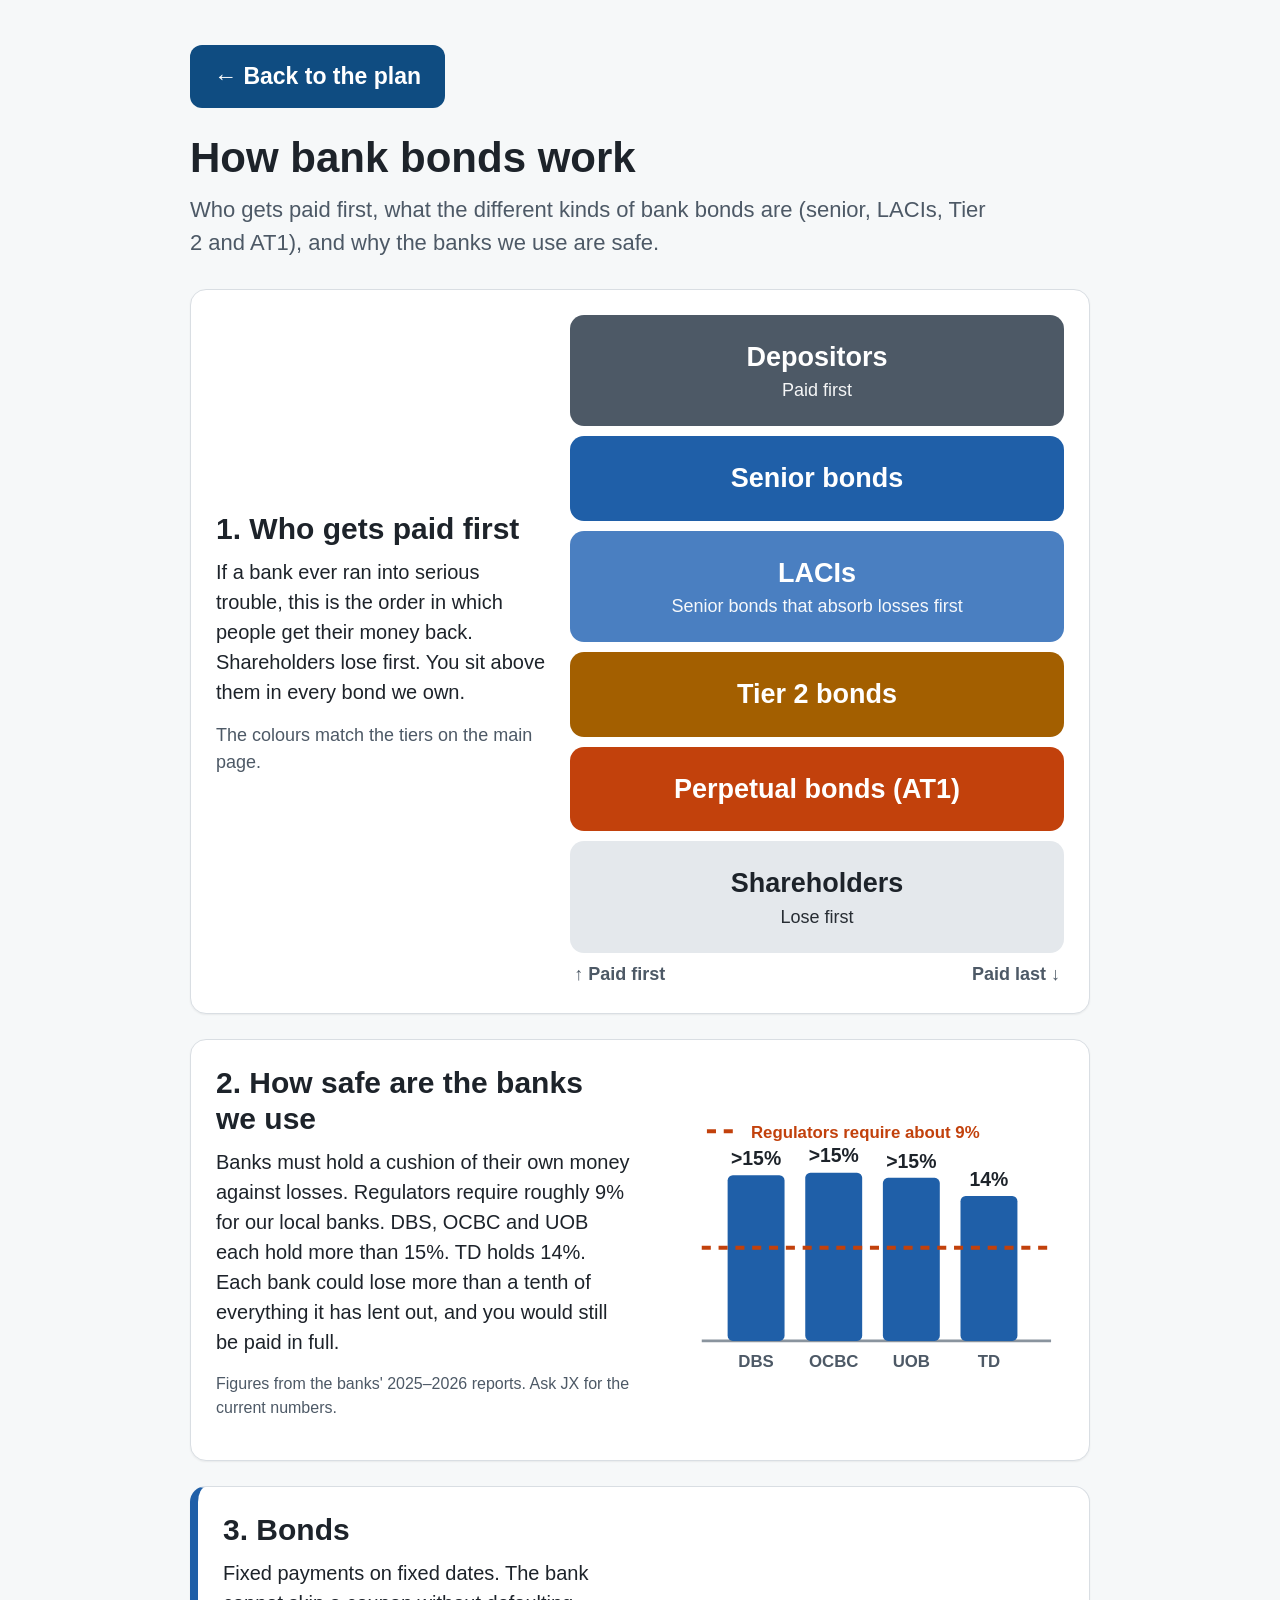
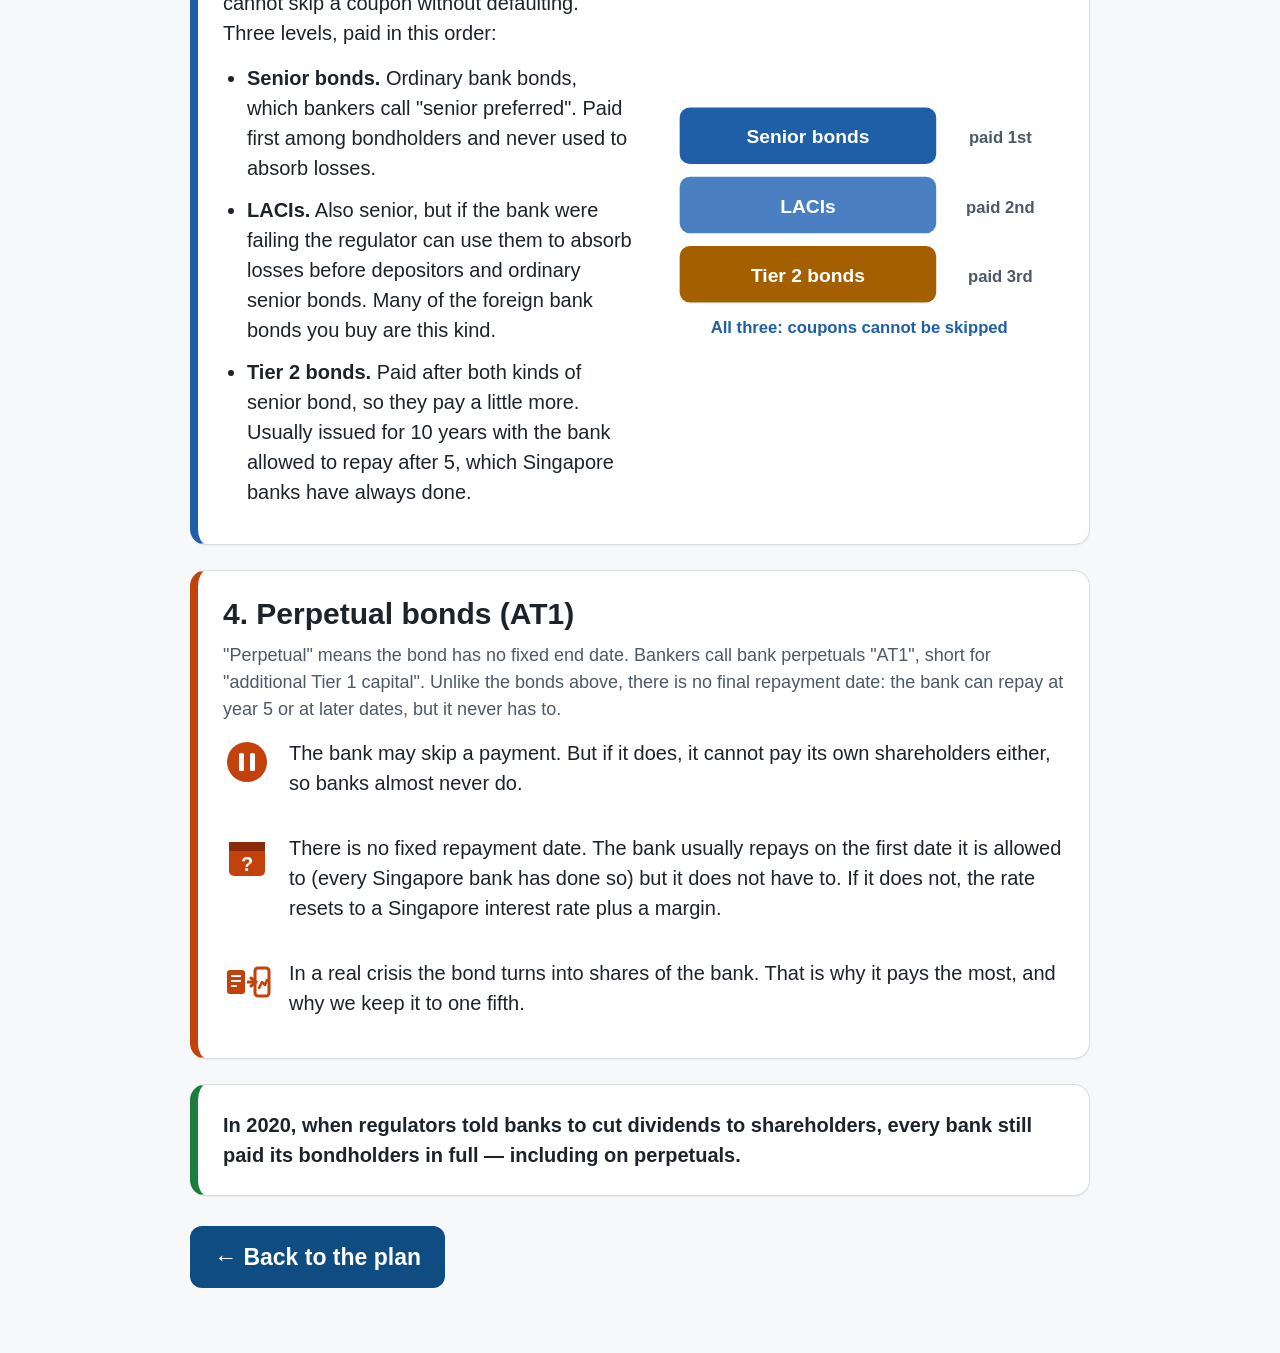
==== commit 282955a7: "Banks explainer: single Bonds tile with senior, LACI and Tier 2 levels Co-Authored-By: Claude Fable " ====
--- a/banks.html
+++ b/banks.html
@@ -71,51 +71,34 @@
     <section class="card" aria-labelledby="b3" style="border-left: 8px solid var(--t3)">
       <div class="section-grid">
         <div>
-          <h2 id="b3">3. Senior bonds</h2>
-          <p>The bank promises a fixed payment and a fixed repayment date. It cannot skip or delay either: missing one would be a default. These are the safest bank bonds and most of your money sits here.</p>
-          <p>There are two kinds. Ordinary senior bonds, which bankers call "senior preferred", and LACIs, short for "loss-absorbing capacity instruments", the name our regulator uses. If the bank were failing, the regulator can use LACIs to absorb losses before depositors and ordinary senior bonds are touched. For that they pay a little more, and many of the foreign bank bonds you buy are this kind.</p>
+          <h2 id="b3">3. Bonds</h2>
+          <p>Fixed payments on fixed dates. The bank cannot skip a coupon without defaulting. Three levels, paid in this order:</p>
+          <ul class="levels">
+            <li><strong>Senior bonds.</strong> Ordinary bank bonds, which bankers call "senior preferred". Paid first among bondholders and never used to absorb losses.</li>
+            <li><strong>LACIs.</strong> Also senior, but if the bank were failing the regulator can use them to absorb losses before depositors and ordinary senior bonds. Many of the foreign bank bonds you buy are this kind.</li>
+            <li><strong>Tier 2 bonds.</strong> Paid after both kinds of senior bond, so they pay a little more. Usually issued for 10 years with the bank allowed to repay after 5, which Singapore banks have always done.</li>
+          </ul>
         </div>
-        <svg class="figure" viewBox="0 0 320 170" role="img" aria-label="Both kinds of senior bond have a fixed payment and fixed date; ordinary senior bonds are paid before LACIs">
-          <rect x="20" y="20" width="200" height="44" rx="8" fill="#1f5fa8"/>
-          <text x="120" y="48" text-anchor="middle" font-size="15" font-weight="600" fill="#fff">Senior (ordinary)</text>
-          <rect x="20" y="76" width="200" height="44" rx="8" fill="#4a7fc1"/>
-          <text x="120" y="104" text-anchor="middle" font-size="15" font-weight="600" fill="#fff">Senior LACIs</text>
-          <text x="270" y="48" text-anchor="middle" font-size="13" font-weight="600" fill="#4d5966">paid 1st</text>
-          <text x="270" y="104" text-anchor="middle" font-size="13" font-weight="600" fill="#4d5966">paid 2nd</text>
-          <text x="120" y="150" text-anchor="middle" font-size="13" font-weight="600" fill="#1f5fa8">Both: fixed payment, fixed date, no skipping</text>
-        </svg>
-      </div>
-    </section>
-
-    <section class="card" aria-labelledby="b4" style="border-left: 8px solid var(--t4)">
-      <div class="section-grid">
-        <div>
-          <h2 id="b4">4. Tier 2 bonds</h2>
-          <p>Also a fixed payment and a fixed date. The bank cannot skip payments. The only difference from senior: if the bank were failing, you would be paid after senior bondholders. That is why it pays a little more.</p>
-          <p>These are usually issued for 10 years, with the bank allowed to repay you early after 5 years. Bankers write this as "10NC5". Singapore banks have always repaid at the 5-year point, and even if one did not, it must repay you at 10 years.</p>
-        </div>
-        <svg class="figure" viewBox="0 0 320 160" role="img" aria-label="Timeline of a 10NC5 Tier 2 bond: the bank may repay at year 5 and must repay at year 10">
-          <line x1="30" y1="80" x2="290" y2="80" stroke="#a35f00" stroke-width="6" stroke-linecap="round"/>
-          <circle cx="30" cy="80" r="9" fill="#a35f00"/>
-          <circle cx="160" cy="80" r="9" fill="#fff" stroke="#a35f00" stroke-width="4"/>
-          <circle cx="290" cy="80" r="9" fill="#a35f00"/>
-          <g font-size="13" font-weight="600" fill="#1d232a" text-anchor="middle">
-            <text x="30" y="52">Buy</text>
-            <text x="160" y="52">Year 5</text>
-            <text x="290" y="52">Year 10</text>
+        <svg class="figure" viewBox="0 0 320 200" role="img" aria-label="Senior bonds, LACIs and Tier 2 bonds, paid in that order; all have fixed coupons that cannot be skipped">
+          <rect x="20" y="16" width="200" height="44" rx="8" fill="#1f5fa8"/>
+          <text x="120" y="44" text-anchor="middle" font-size="15" font-weight="600" fill="#fff">Senior bonds</text>
+          <rect x="20" y="70" width="200" height="44" rx="8" fill="#4a7fc1"/>
+          <text x="120" y="98" text-anchor="middle" font-size="15" font-weight="600" fill="#fff">LACIs</text>
+          <rect x="20" y="124" width="200" height="44" rx="8" fill="#a35f00"/>
+          <text x="120" y="152" text-anchor="middle" font-size="15" font-weight="600" fill="#fff">Tier 2 bonds</text>
+          <g font-size="13" font-weight="600" fill="#4d5966" text-anchor="middle">
+            <text x="270" y="44">paid 1st</text>
+            <text x="270" y="98">paid 2nd</text>
+            <text x="270" y="152">paid 3rd</text>
           </g>
-          <g font-size="12" fill="#4d5966" text-anchor="middle">
-            <text x="160" y="110">bank may repay</text>
-            <text x="160" y="126">(always has so far)</text>
-            <text x="290" y="110">must repay</text>
-          </g>
+          <text x="160" y="192" text-anchor="middle" font-size="13" font-weight="600" fill="#1f5fa8">All three: coupons cannot be skipped</text>
         </svg>
       </div>
     </section>
 
     <section class="card" aria-labelledby="b5" style="border-left: 8px solid var(--t5)">
-      <h2 id="b5">5. Perpetual bonds (AT1)</h2>
-      <p class="small">"Perpetual" means the bond has no fixed end date. Bankers call bank perpetuals "AT1", short for "additional Tier 1 capital". Unlike a 10NC5 Tier 2 bond, there is no year-10 backstop: the bank can repay at year 5 or at later dates, but it never has to.</p>
+      <h2 id="b5">4. Perpetual bonds (AT1)</h2>
+      <p class="small">"Perpetual" means the bond has no fixed end date. Bankers call bank perpetuals "AT1", short for "additional Tier 1 capital". Unlike the bonds above, there is no final repayment date: the bank can repay at year 5 or at later dates, but it never has to.</p>
       <ul class="points">
         <li>
           <svg viewBox="0 0 48 48" aria-hidden="true"><circle cx="24" cy="24" r="20" fill="currentColor"/><rect x="16" y="15" width="5" height="18" rx="1.5" fill="#fff"/><rect x="27" y="15" width="5" height="18" rx="1.5" fill="#fff"/></svg>
--- a/style.css
+++ b/style.css
@@ -267,6 +267,8 @@
 .stack .row.t5 { background: var(--t5); }
 .stack .row.share { background: #e4e8ec; color: var(--ink); }
 .stack .row small { display: block; font-weight: 500; font-size: 0.9rem; opacity: 0.95; }
+.levels { padding-left: 1.2rem; margin: 0; }
+.levels li { margin-bottom: 0.6rem; }
 .points { list-style: none; padding: 0; margin: 0; display: grid; gap: 1rem; }
 .points li { display: flex; gap: 0.9rem; align-items: flex-start; }
 .points svg { width: 48px; height: 48px; flex: none; color: var(--t5); }
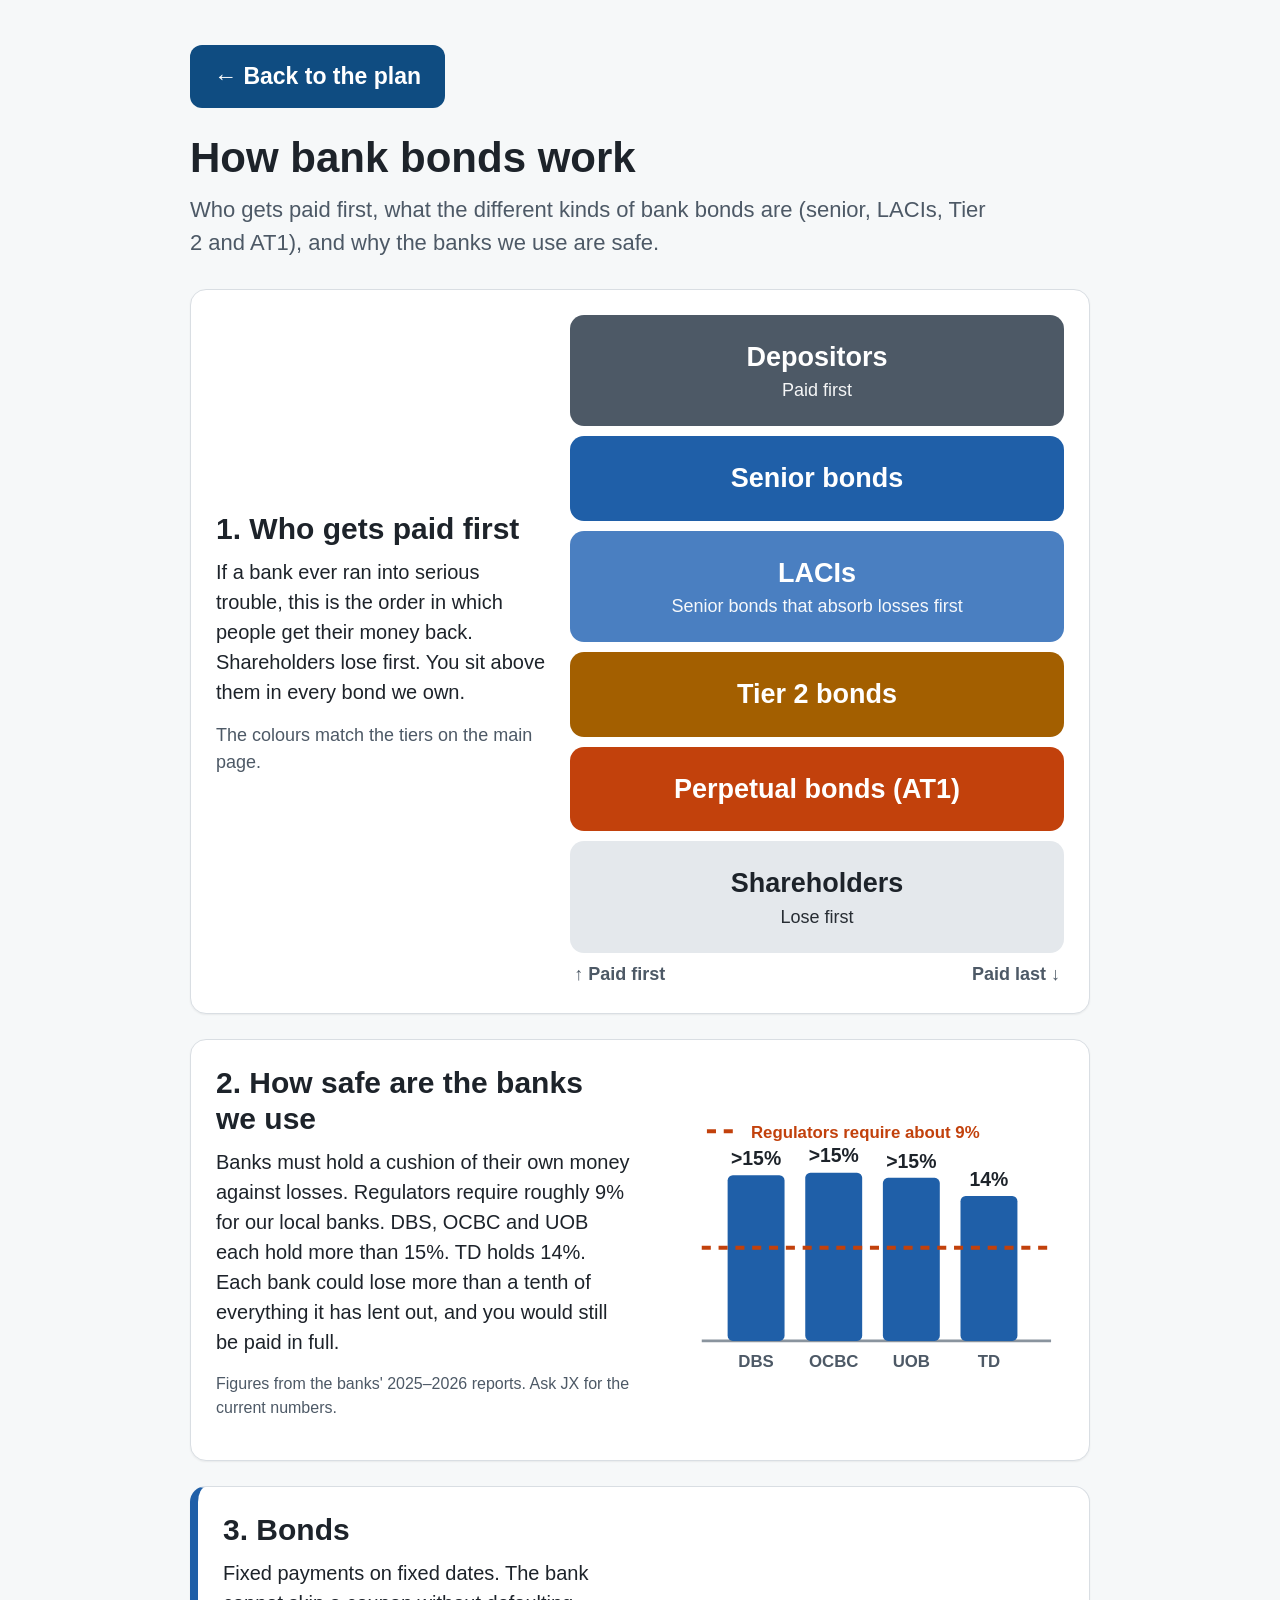
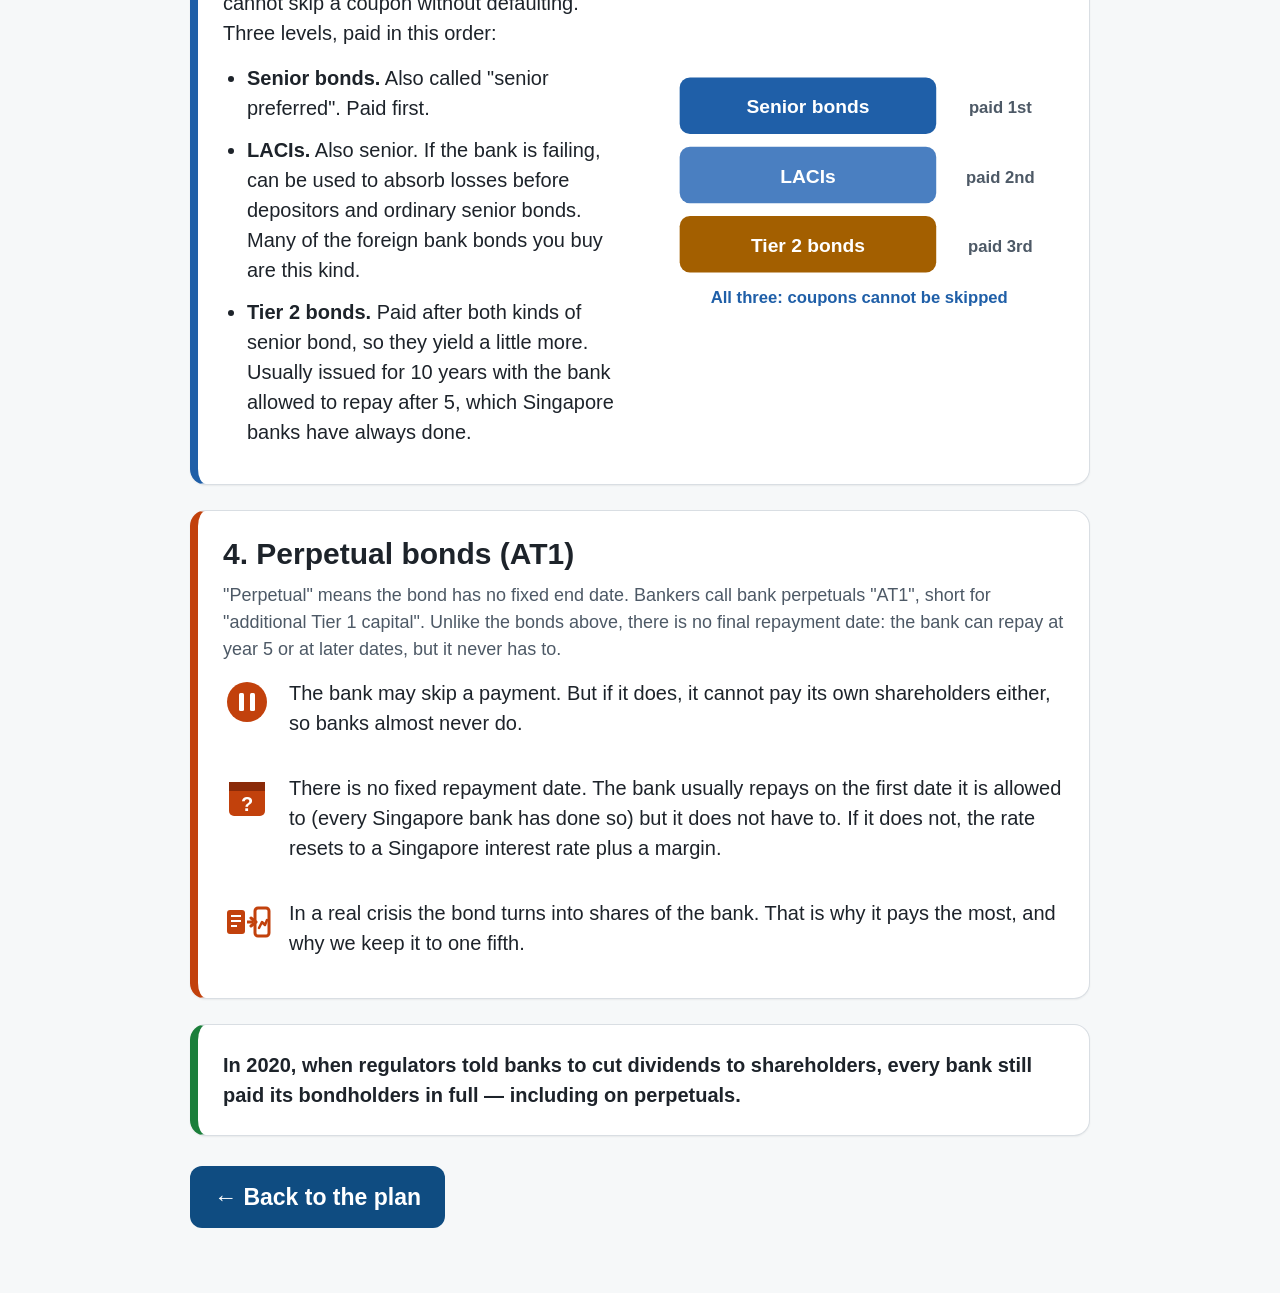
==== commit 70415d8c: "Banks explainer: tighten the three bond level bullets Co-Authored-By: Claude Fable 5.1 <noreply@anth" ====
--- a/banks.html
+++ b/banks.html
@@ -74,9 +74,9 @@
           <h2 id="b3">3. Bonds</h2>
           <p>Fixed payments on fixed dates. The bank cannot skip a coupon without defaulting. Three levels, paid in this order:</p>
           <ul class="levels">
-            <li><strong>Senior bonds.</strong> Ordinary bank bonds, which bankers call "senior preferred". Paid first among bondholders and never used to absorb losses.</li>
-            <li><strong>LACIs.</strong> Also senior, but if the bank were failing the regulator can use them to absorb losses before depositors and ordinary senior bonds. Many of the foreign bank bonds you buy are this kind.</li>
-            <li><strong>Tier 2 bonds.</strong> Paid after both kinds of senior bond, so they pay a little more. Usually issued for 10 years with the bank allowed to repay after 5, which Singapore banks have always done.</li>
+            <li><strong>Senior bonds.</strong> Also called "senior preferred". Paid first.</li>
+            <li><strong>LACIs.</strong> Also senior. If the bank is failing, can be used to absorb losses before depositors and ordinary senior bonds. Many of the foreign bank bonds you buy are this kind.</li>
+            <li><strong>Tier 2 bonds.</strong> Paid after both kinds of senior bond, so they yield a little more. Usually issued for 10 years with the bank allowed to repay after 5, which Singapore banks have always done.</li>
           </ul>
         </div>
         <svg class="figure" viewBox="0 0 320 200" role="img" aria-label="Senior bonds, LACIs and Tier 2 bonds, paid in that order; all have fixed coupons that cannot be skipped">
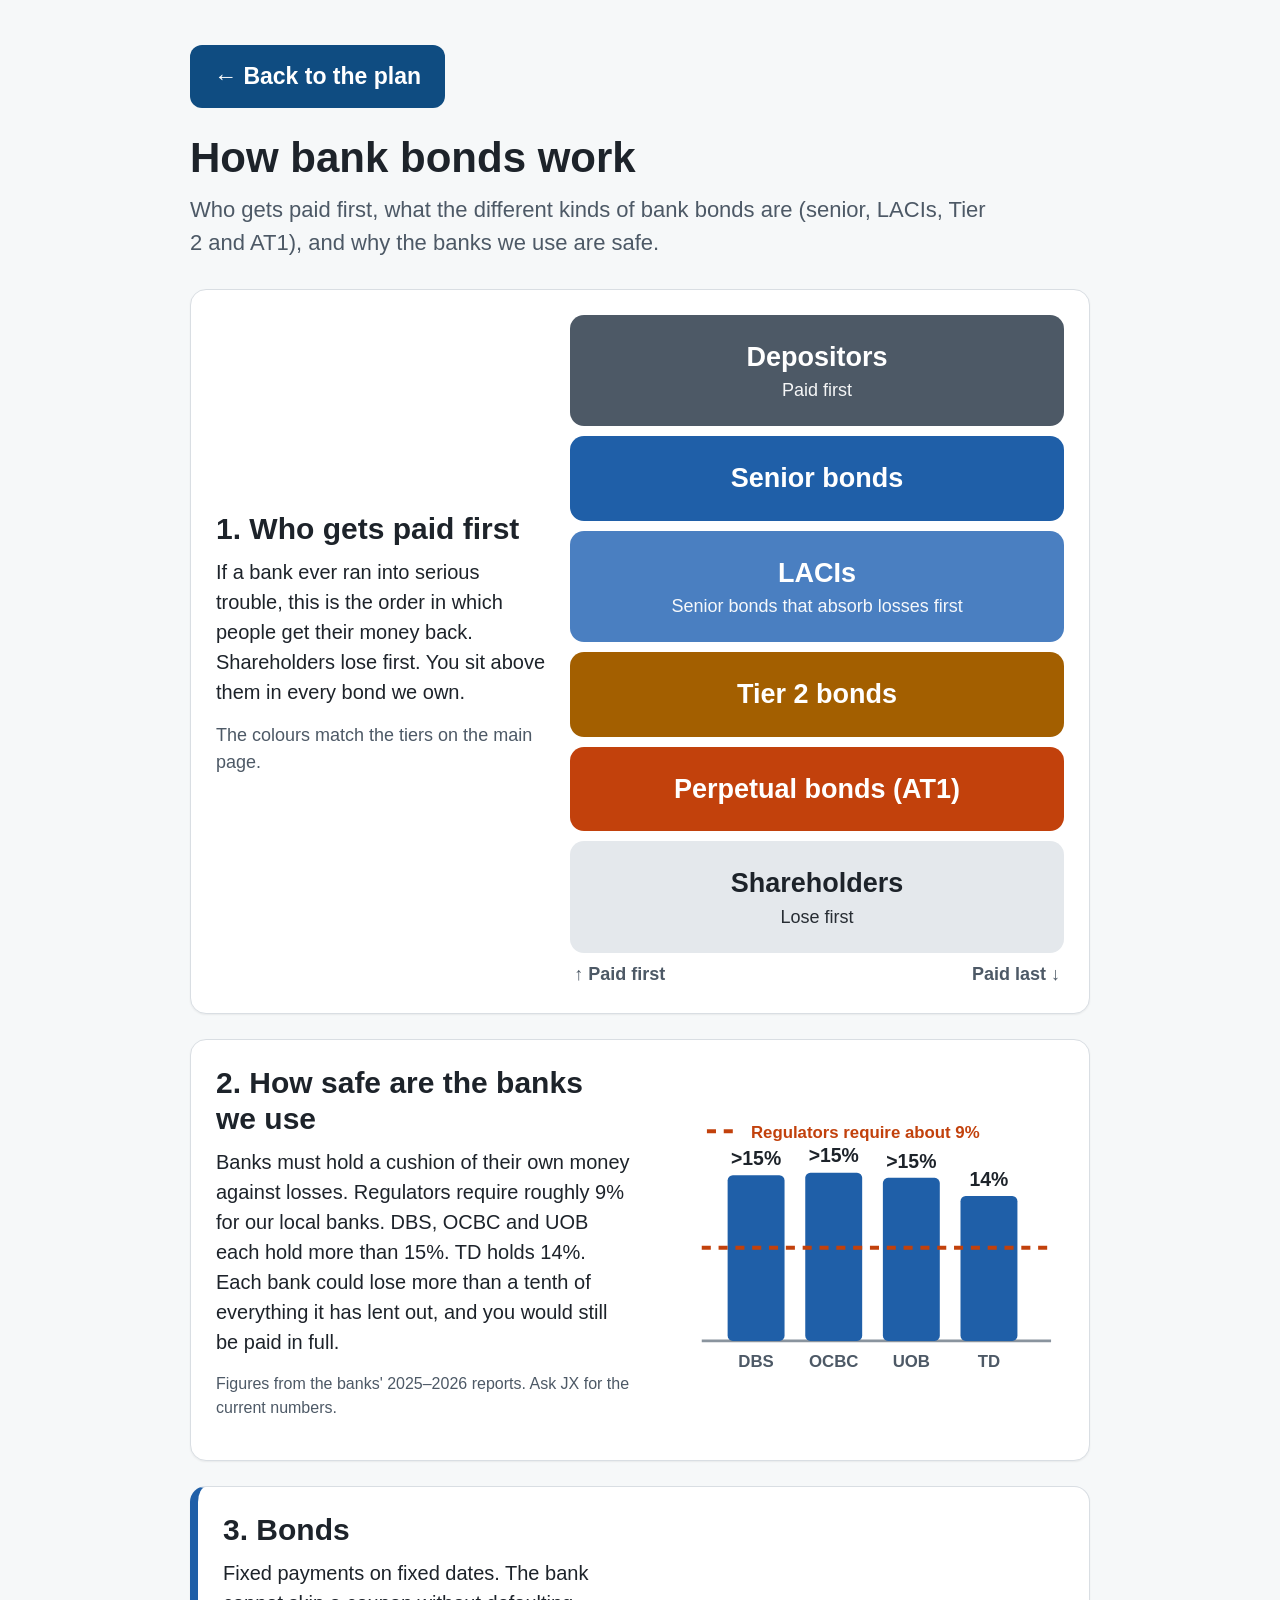
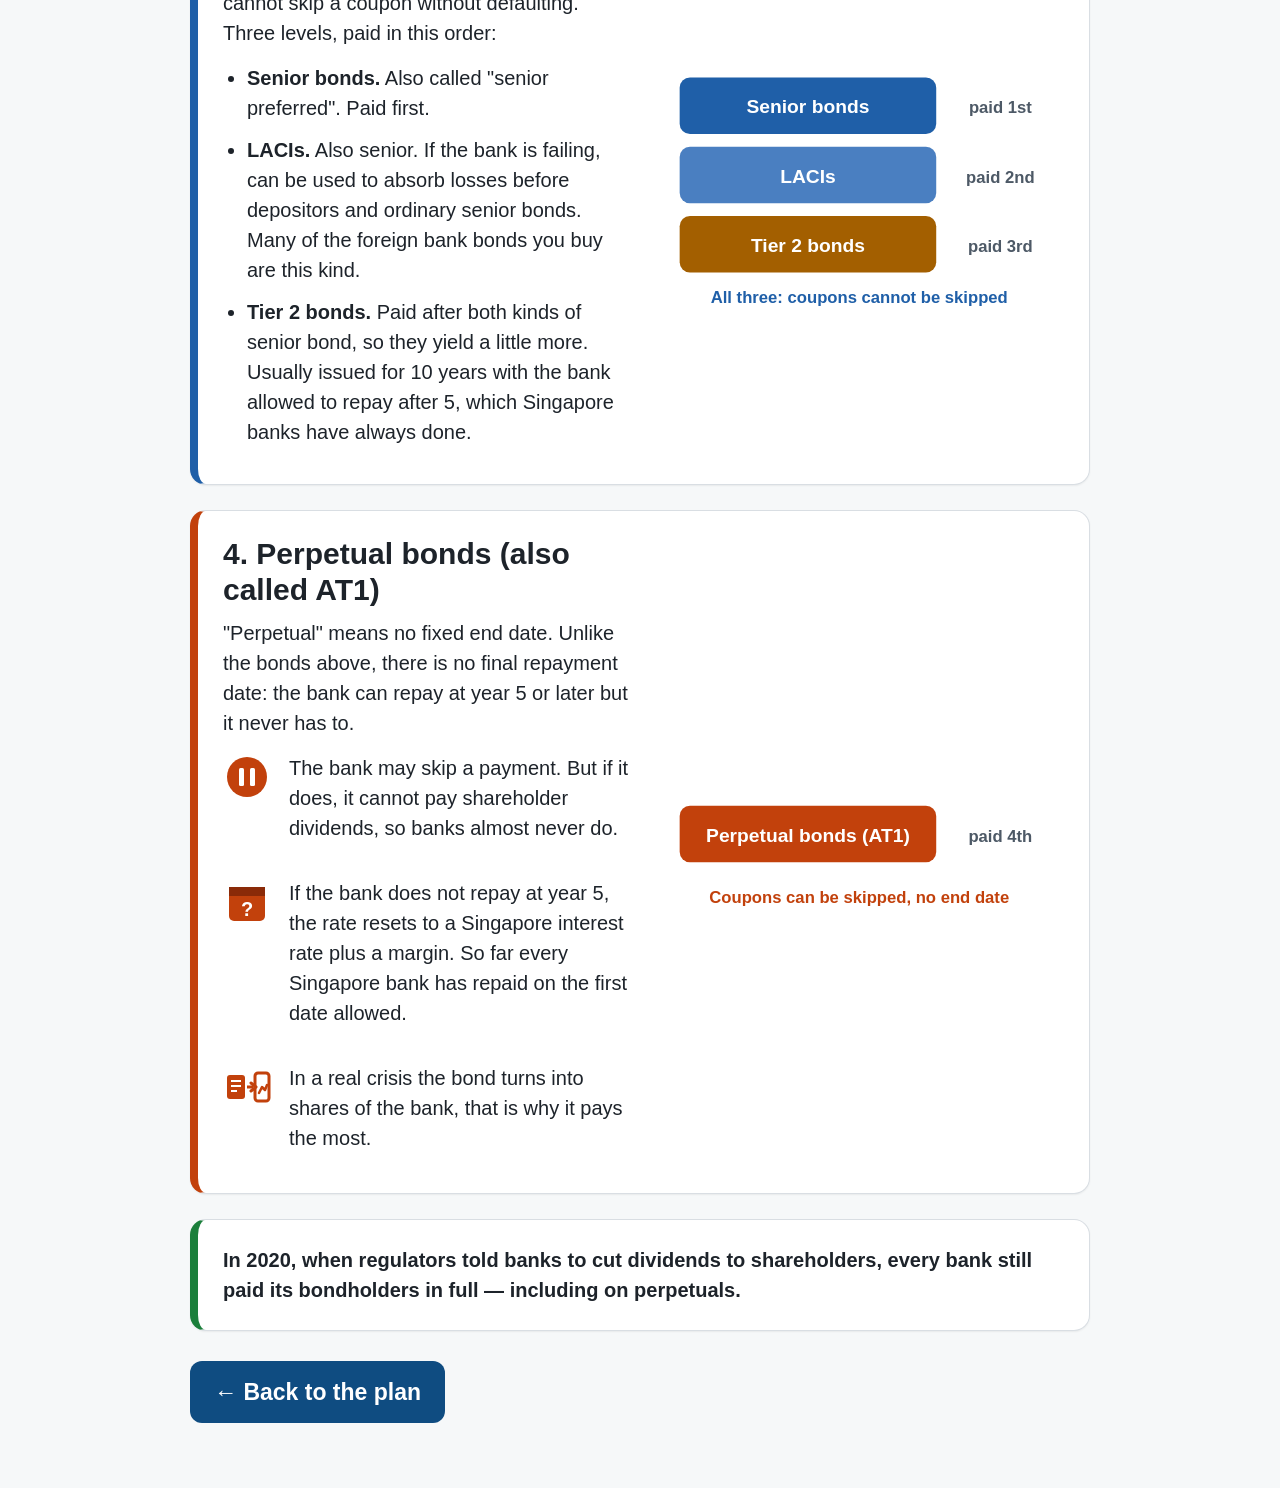
==== commit 419bb3cc: "Banks explainer: rewrite AT1 tile with its own coloured block Co-Authored-By: Claude Fable 5.1 <nore" ====
--- a/banks.html
+++ b/banks.html
@@ -97,22 +97,32 @@
     </section>
 
     <section class="card" aria-labelledby="b5" style="border-left: 8px solid var(--t5)">
-      <h2 id="b5">4. Perpetual bonds (AT1)</h2>
-      <p class="small">"Perpetual" means the bond has no fixed end date. Bankers call bank perpetuals "AT1", short for "additional Tier 1 capital". Unlike the bonds above, there is no final repayment date: the bank can repay at year 5 or at later dates, but it never has to.</p>
-      <ul class="points">
-        <li>
-          <svg viewBox="0 0 48 48" aria-hidden="true"><circle cx="24" cy="24" r="20" fill="currentColor"/><rect x="16" y="15" width="5" height="18" rx="1.5" fill="#fff"/><rect x="27" y="15" width="5" height="18" rx="1.5" fill="#fff"/></svg>
-          <p>The bank may skip a payment. But if it does, it cannot pay its own shareholders either, so banks almost never do.</p>
-        </li>
-        <li>
-          <svg viewBox="0 0 48 48" aria-hidden="true"><rect x="6" y="9" width="36" height="34" rx="5" fill="currentColor"/><rect x="6" y="9" width="36" height="9" fill="#8a2a08"/><text x="24" y="38" text-anchor="middle" font-size="20" font-weight="700" fill="#fff">?</text></svg>
-          <p>There is no fixed repayment date. The bank usually repays on the first date it is allowed to (every Singapore bank has done so) but it does not have to. If it does not, the rate resets to a Singapore interest rate plus a margin.</p>
-        </li>
-        <li>
-          <svg viewBox="0 0 48 48" aria-hidden="true"><rect x="4" y="12" width="18" height="24" rx="3" fill="currentColor"/><path d="M8 18h10M8 23h10M8 28h6" stroke="#fff" stroke-width="2"/><path d="M24 24h6" stroke="currentColor" stroke-width="3"/><path d="M28 20l5 4-5 4" stroke="currentColor" stroke-width="3" fill="none" stroke-linecap="round" stroke-linejoin="round"/><rect x="32" y="10" width="14" height="28" rx="3" fill="none" stroke="currentColor" stroke-width="3"/><path d="M36 30l3-6 3 3 2-5" stroke="currentColor" stroke-width="2.5" fill="none" stroke-linecap="round" stroke-linejoin="round"/></svg>
-          <p>In a real crisis the bond turns into shares of the bank. That is why it pays the most, and why we keep it to one fifth.</p>
-        </li>
-      </ul>
+      <div class="section-grid">
+        <div>
+          <h2 id="b5">4. Perpetual bonds (also called AT1)</h2>
+          <p>"Perpetual" means no fixed end date. Unlike the bonds above, there is no final repayment date: the bank can repay at year 5 or later but it never has to.</p>
+          <ul class="points">
+            <li>
+              <svg viewBox="0 0 48 48" aria-hidden="true"><circle cx="24" cy="24" r="20" fill="currentColor"/><rect x="16" y="15" width="5" height="18" rx="1.5" fill="#fff"/><rect x="27" y="15" width="5" height="18" rx="1.5" fill="#fff"/></svg>
+              <p>The bank may skip a payment. But if it does, it cannot pay shareholder dividends, so banks almost never do.</p>
+            </li>
+            <li>
+              <svg viewBox="0 0 48 48" aria-hidden="true"><rect x="6" y="9" width="36" height="34" rx="5" fill="currentColor"/><rect x="6" y="9" width="36" height="9" fill="#8a2a08"/><text x="24" y="38" text-anchor="middle" font-size="20" font-weight="700" fill="#fff">?</text></svg>
+              <p>If the bank does not repay at year 5, the rate resets to a Singapore interest rate plus a margin. So far every Singapore bank has repaid on the first date allowed.</p>
+            </li>
+            <li>
+              <svg viewBox="0 0 48 48" aria-hidden="true"><rect x="4" y="12" width="18" height="24" rx="3" fill="currentColor"/><path d="M8 18h10M8 23h10M8 28h6" stroke="#fff" stroke-width="2"/><path d="M24 24h6" stroke="currentColor" stroke-width="3"/><path d="M28 20l5 4-5 4" stroke="currentColor" stroke-width="3" fill="none" stroke-linecap="round" stroke-linejoin="round"/><rect x="32" y="10" width="14" height="28" rx="3" fill="none" stroke="currentColor" stroke-width="3"/><path d="M36 30l3-6 3 3 2-5" stroke="currentColor" stroke-width="2.5" fill="none" stroke-linecap="round" stroke-linejoin="round"/></svg>
+              <p>In a real crisis the bond turns into shares of the bank, that is why it pays the most.</p>
+            </li>
+          </ul>
+        </div>
+        <svg class="figure" viewBox="0 0 320 120" role="img" aria-label="Perpetual bonds (AT1) are paid after all other bonds; coupons can be skipped">
+          <rect x="20" y="24" width="200" height="44" rx="8" fill="#c2410c"/>
+          <text x="120" y="52" text-anchor="middle" font-size="15" font-weight="600" fill="#fff">Perpetual bonds (AT1)</text>
+          <text x="270" y="52" text-anchor="middle" font-size="13" font-weight="600" fill="#4d5966">paid 4th</text>
+          <text x="160" y="100" text-anchor="middle" font-size="13" font-weight="600" fill="#c2410c">Coupons can be skipped, no end date</text>
+        </svg>
+      </div>
     </section>
 
     <section class="card closing">
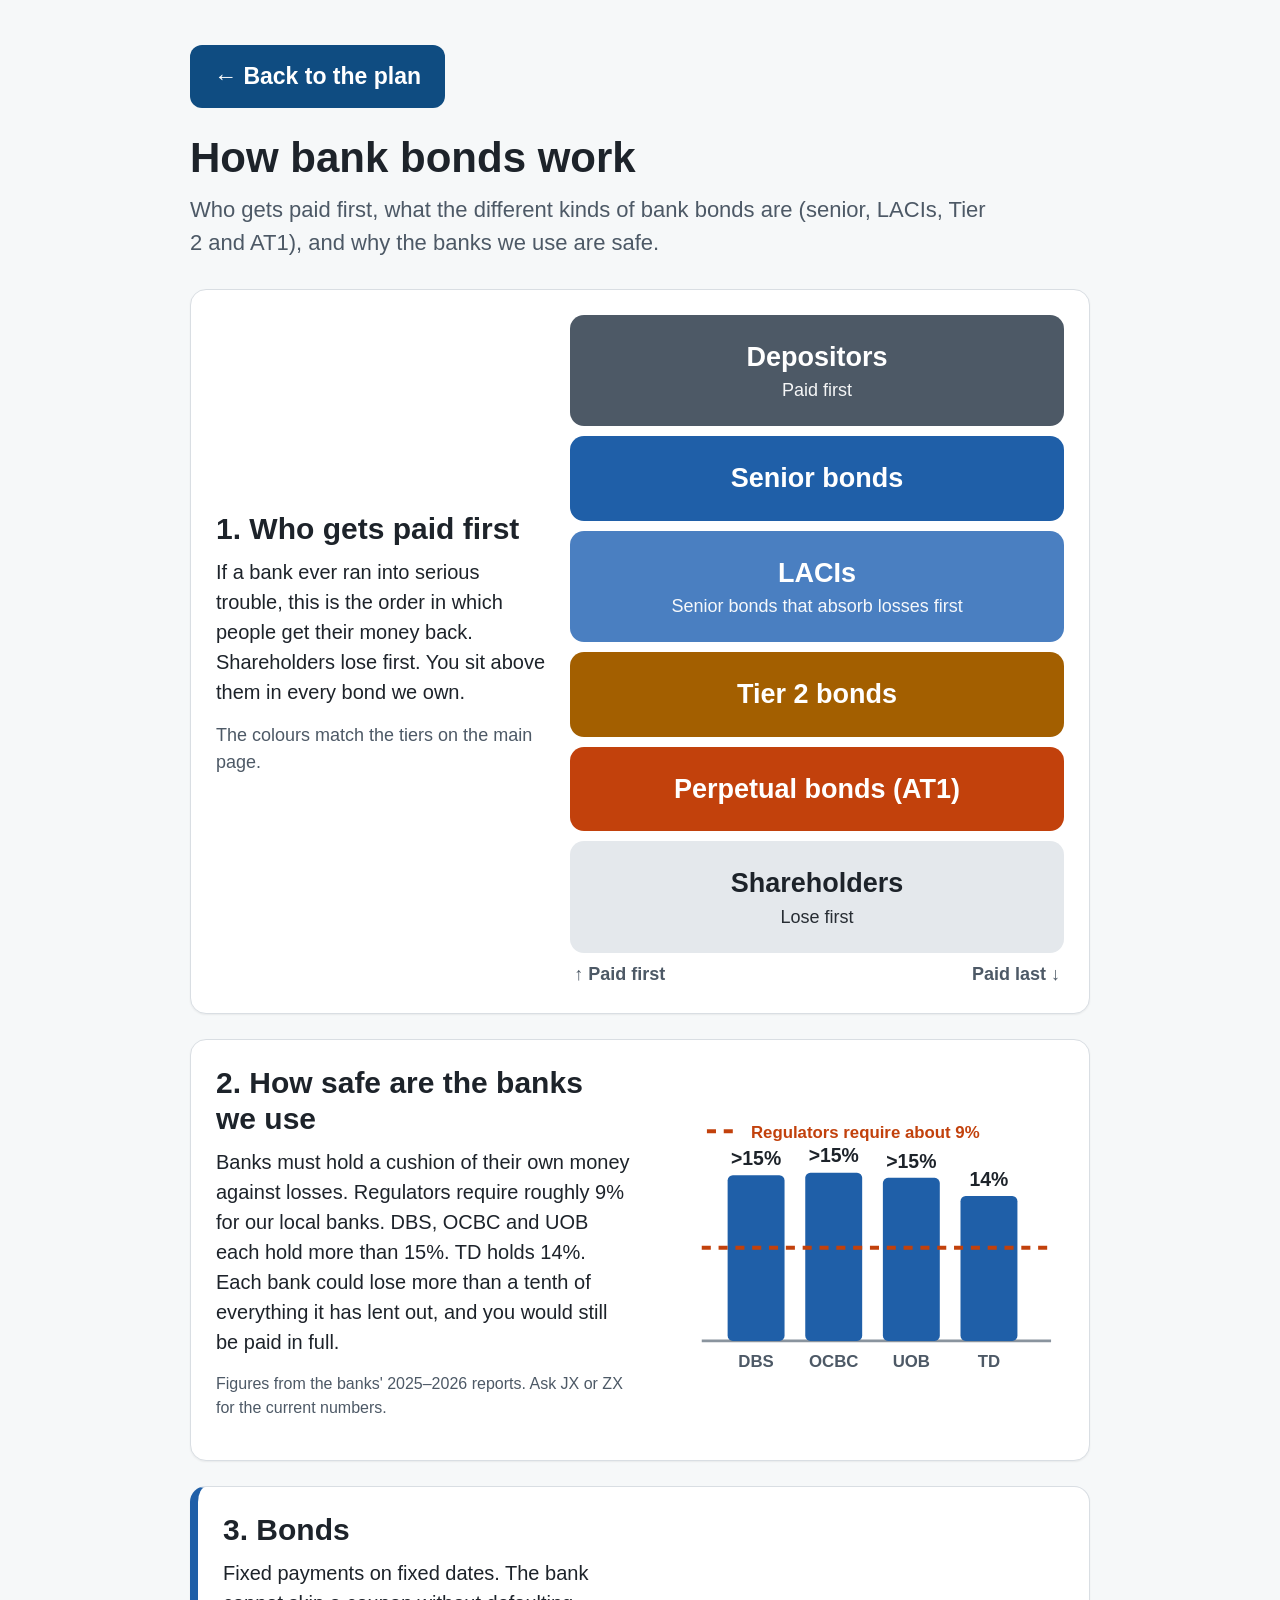
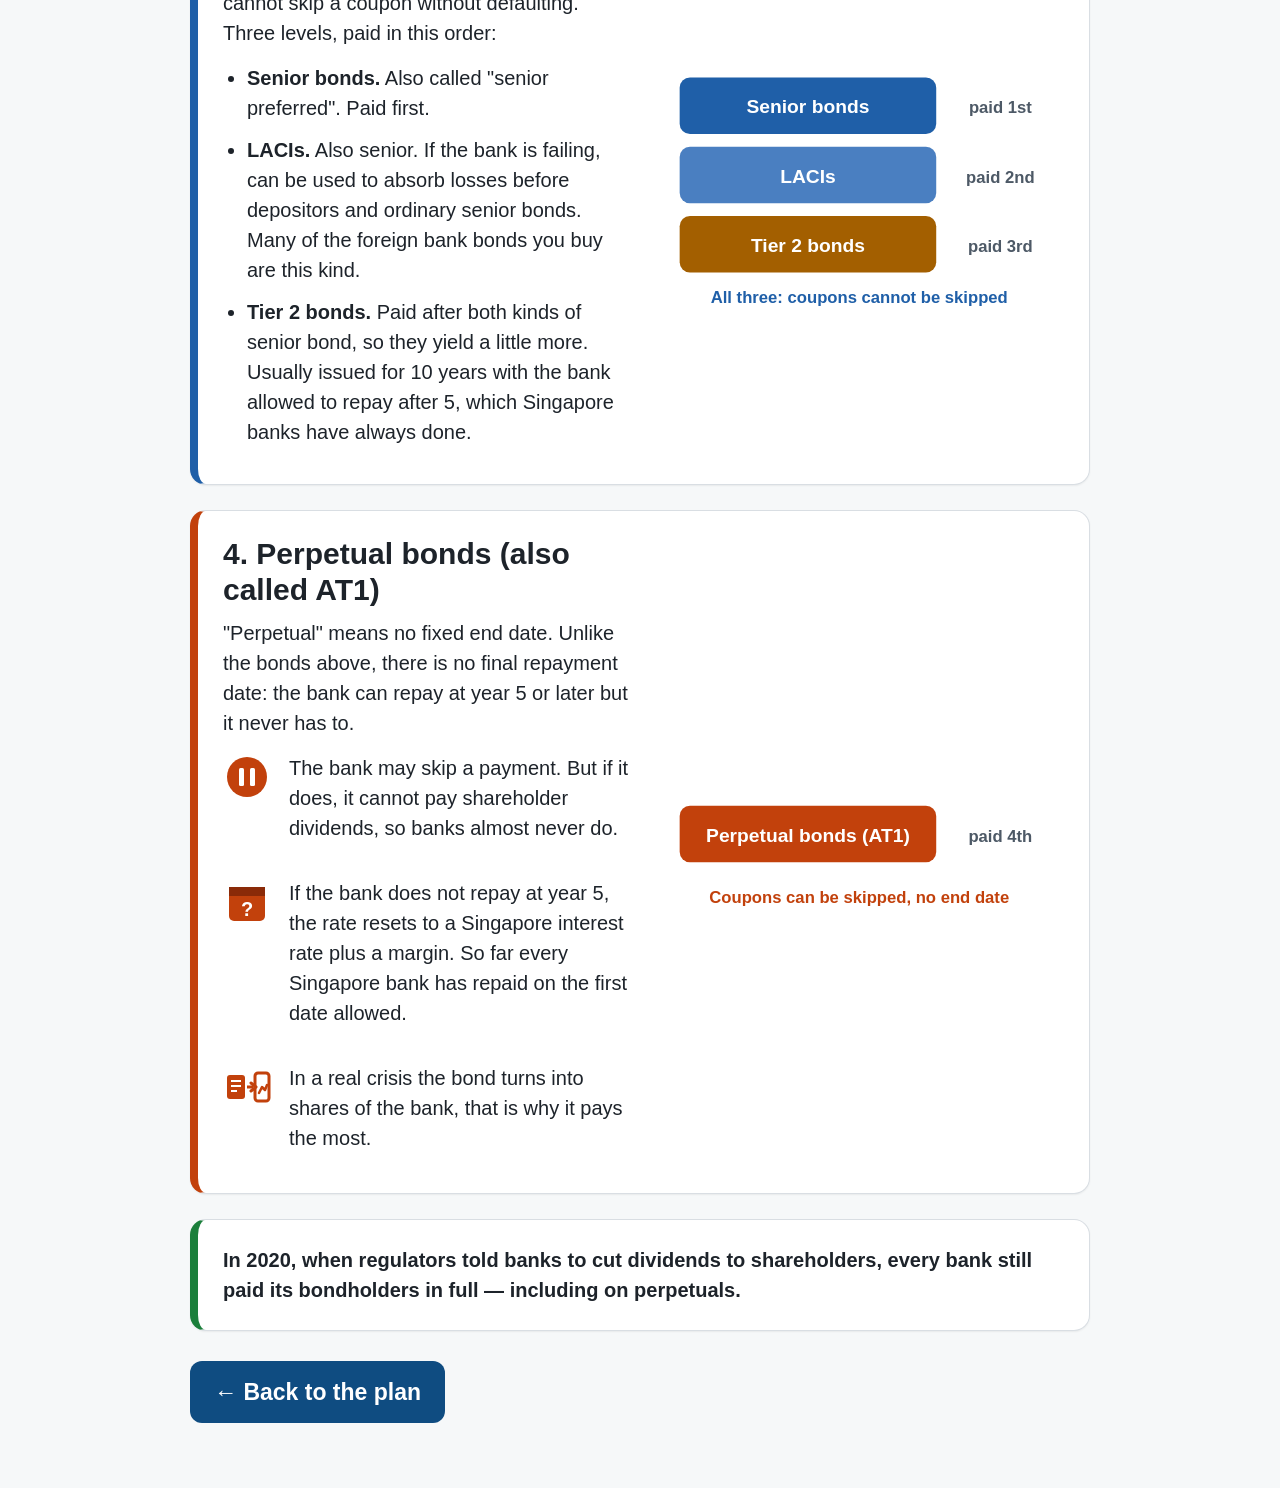
==== commit 1c8c6623: "Name JX or ZX wherever the site says who to ask Co-Authored-By: Claude Fable 5.1 <noreply@anthropic." ====
--- a/banks.html
+++ b/banks.html
@@ -40,7 +40,7 @@
         <div>
           <h2 id="b2">2. How safe are the banks we use</h2>
           <p>Banks must hold a cushion of their own money against losses. Regulators require roughly 9% for our local banks. DBS, OCBC and UOB each hold more than 15%. TD holds 14%. Each bank could lose more than a tenth of everything it has lent out, and you would still be paid in full.</p>
-          <p class="tiny">Figures from the banks' 2025–2026 reports. Ask JX for the current numbers.</p>
+          <p class="tiny">Figures from the banks' 2025–2026 reports. Ask JX or ZX for the current numbers.</p>
         </div>
         <svg class="figure" viewBox="0 0 320 220" role="img" aria-label="Bar chart: regulators require about 9%; DBS, OCBC and UOB each hold over 15%; TD holds 14%">
           <line x1="40" y1="180" x2="310" y2="180" stroke="#8a949e" stroke-width="2"/>
--- a/style.css
+++ b/style.css
@@ -76,19 +76,37 @@
 
 /* Inputs */
 .inputs { display: grid; gap: 1rem; }
-@media (min-width: 700px) { .inputs { grid-template-columns: 1fr 1fr 1fr; } }
+@media (min-width: 700px) {
+  .inputs { grid-template-columns: 1fr 1fr; align-items: end; }
+  .inputs .field label { min-height: 3rem; display: flex; align-items: flex-end; }
+}
+@media (min-width: 1000px) { .inputs { grid-template-columns: 1fr 1fr 1fr 1fr; } }
 .field label { display: block; font-weight: 600; margin-bottom: 0.3rem; }
 .field select, .field input {
   width: 100%;
+  height: 3rem;
   font: inherit;
   font-size: 1.1rem;
-  padding: 0.6rem 0.7rem;
+  padding: 0 0.7rem;
   border: 2px solid #8a949e;
   border-radius: 10px;
   background: #fff;
   color: var(--ink);
 }
 .field .help { margin: 0.3rem 0 0; }
+
+/* Optional allocation sliders */
+.advanced { margin: 1rem 0 0; padding: 0.5rem 1rem; border-color: var(--line); background: var(--page); }
+.advanced summary { font-size: 1rem; }
+.sliders { display: grid; gap: 0.75rem; margin: 0.5rem 0; }
+@media (min-width: 700px) { .sliders { grid-template-columns: 1fr 1fr; } }
+.slider label, .slider span { display: flex; justify-content: space-between; font-weight: 600; margin-bottom: 0.2rem; }
+.slider output { font-weight: 700; color: var(--accent); }
+.slider input[type="range"] { width: 100%; accent-color: var(--accent); height: 2rem; }
+.slider.balance { padding: 0.5rem 0.75rem; border-radius: 10px; background: #fff; border: 1px solid var(--line); align-self: end; }
+.warn { color: var(--t5); font-weight: 600; }
+.btn { font: inherit; font-weight: 600; padding: 0.5rem 1rem; border-radius: 10px; border: 2px solid var(--accent); background: #fff; color: var(--accent); cursor: pointer; margin: 0.25rem 0 0.5rem; }
+.btn:hover { background: var(--accent); color: #fff; }
 
 /* Headline cards */
 .big-number {
@@ -112,17 +130,6 @@
 .ten-year-grid { display: grid; gap: 1rem; align-items: center; }
 @media (min-width: 700px) { .ten-year-grid { grid-template-columns: 1fr auto; } }
 .sparkline { width: 100%; max-width: 260px; height: 70px; display: block; }
-
-.title-with-select { display: flex; flex-wrap: wrap; align-items: center; gap: 0.4rem; }
-.title-with-select select {
-  font: inherit;
-  font-weight: 700;
-  padding: 0.15rem 0.5rem;
-  border: 2px solid #8a949e;
-  border-radius: 10px;
-  background: #fff;
-  color: var(--ink);
-}
 
 /* Waterfall */
 .legend {
@@ -157,21 +164,24 @@
 .tier-desc { margin: 0 0 0.9rem; font-size: 1.05rem; }
 
 .tier-body { display: grid; gap: 1rem; }
-@media (min-width: 700px) { .tier-body { grid-template-columns: minmax(0, 1.1fr) minmax(0, 1fr); align-items: start; } }
+@media (min-width: 700px) { .tier-body { grid-template-columns: minmax(0, 1.5fr) minmax(0, 1fr); align-items: stretch; } }
+.tier-right { display: flex; flex-direction: column; }
+.tier-right .tier-summary { margin-top: auto; }
+.explain-link { margin: 0.4rem 0 0; }
 
 .blocks { display: flex; flex-wrap: wrap; gap: 8px; }
 .block {
-  width: 84px;
-  height: 66px;
+  width: 96px;
+  height: 72px;
   border-radius: 10px;
   background: var(--tc);
   color: #fff;
-  font-size: 0.85rem;
+  font-size: 0.95rem;
   font-weight: 600;
   display: flex;
   align-items: flex-end;
   justify-content: flex-start;
-  padding: 6px 8px;
+  padding: 6px 9px;
   overflow: hidden;
   opacity: 0.95;
 }
@@ -273,3 +283,24 @@
 .points li { display: flex; gap: 0.9rem; align-items: flex-start; }
 .points svg { width: 48px; height: 48px; flex: none; color: var(--t5); }
 .closing { border-left: 8px solid var(--t1); }
+
+/* Phone-only adjustments (below 500px) */
+@media (max-width: 499px) {
+  h1 { font-size: 1.6rem; }
+  h2 { font-size: 1.3rem; }
+  .big-number { font-size: 2.2rem; }
+  .beside { font-size: 1.1rem; }
+  .sparkline { display: none; }
+  .block { width: 72px; height: 48px; font-size: 0.7rem; }
+  .blocks { gap: 5px; }
+  .tier { padding: 0.9rem 0.9rem; }
+  .tier-summary { display: grid; grid-template-columns: auto 1fr; gap: 0.25rem 1rem; padding: 0.5rem 0.8rem; }
+  .tier-summary .label { white-space: nowrap; }
+  .tier-summary .stat { min-width: 0; }
+  .tier-summary .yield { font-size: 1.4rem; }
+  .tier-summary .coupons { font-size: 0.95rem; white-space: normal; padding-top: 0.45rem; }
+  .tier-desc { font-size: 1rem; margin-bottom: 0.6rem; }
+  .explain-link a { display: block; margin-bottom: 0.3rem; }
+  .explain-link br { display: none; }
+  .tier-head .risk { font-size: 0.8rem; }
+}
